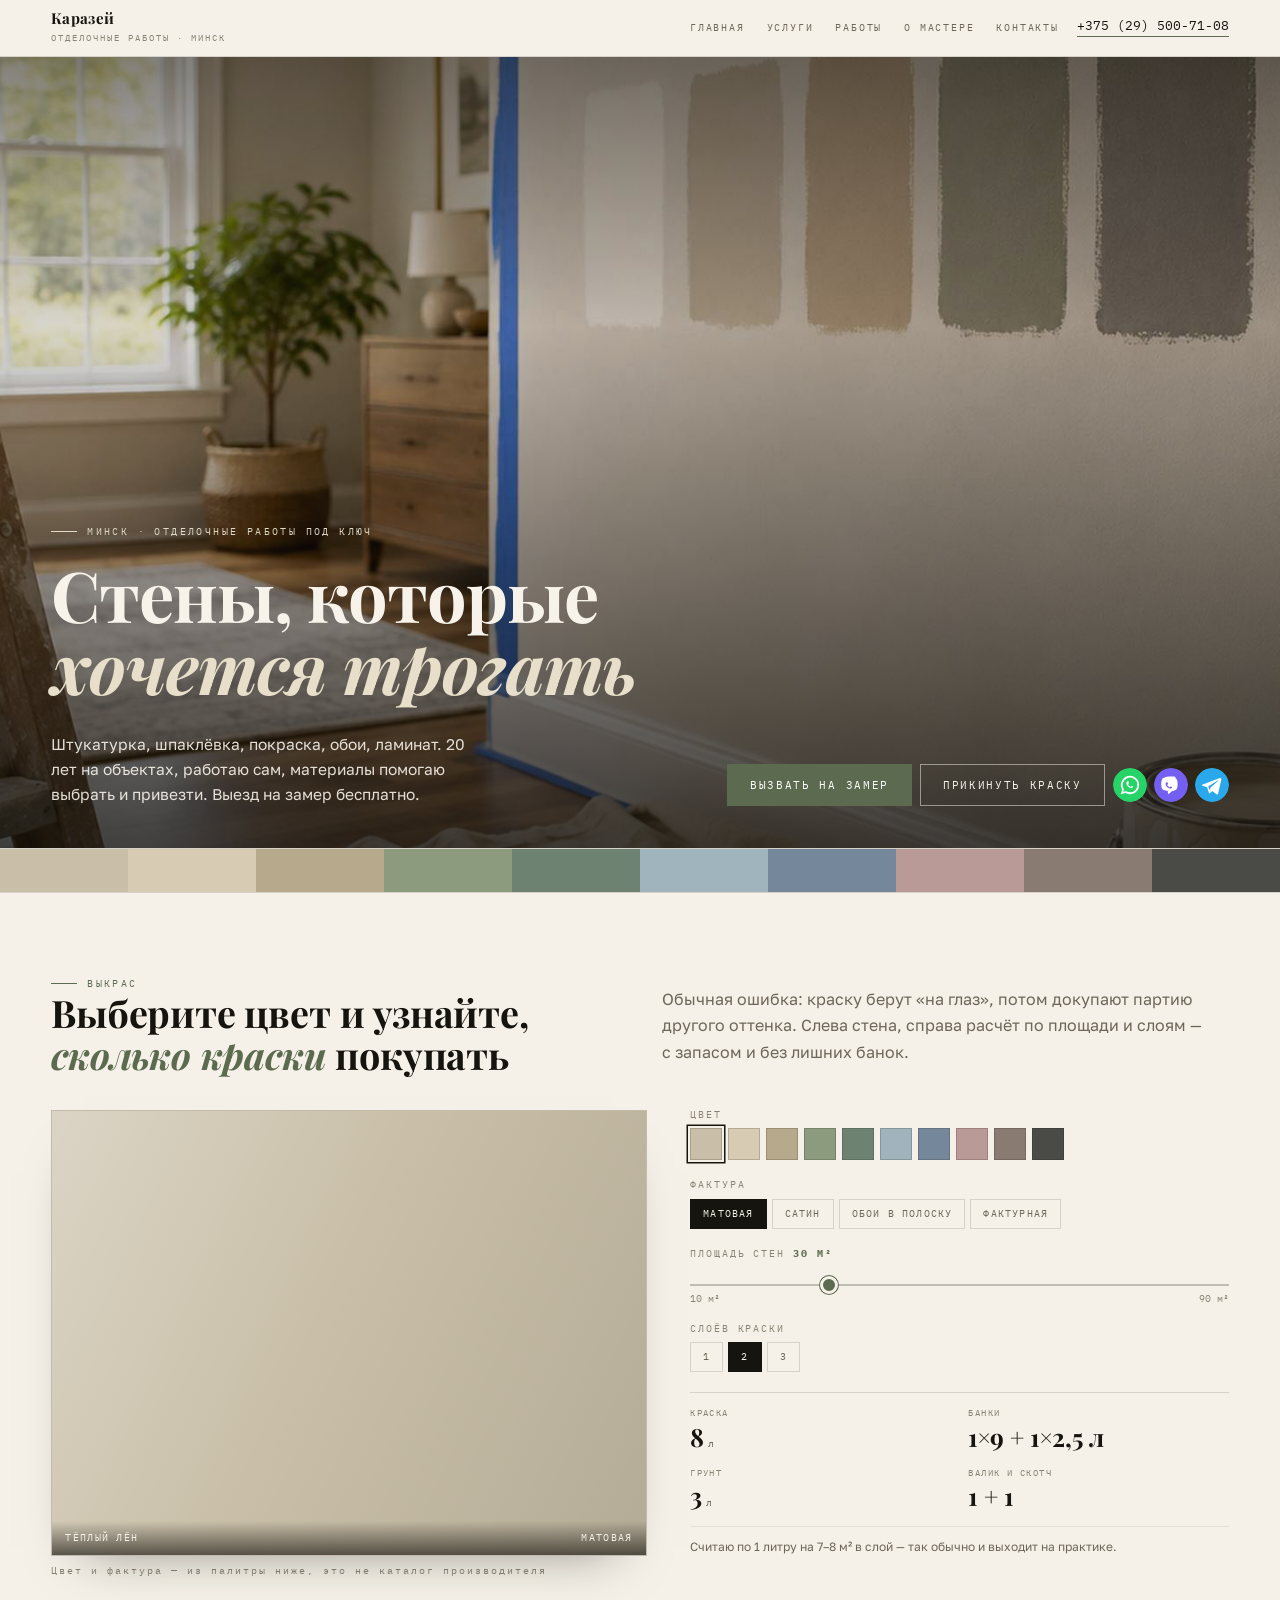
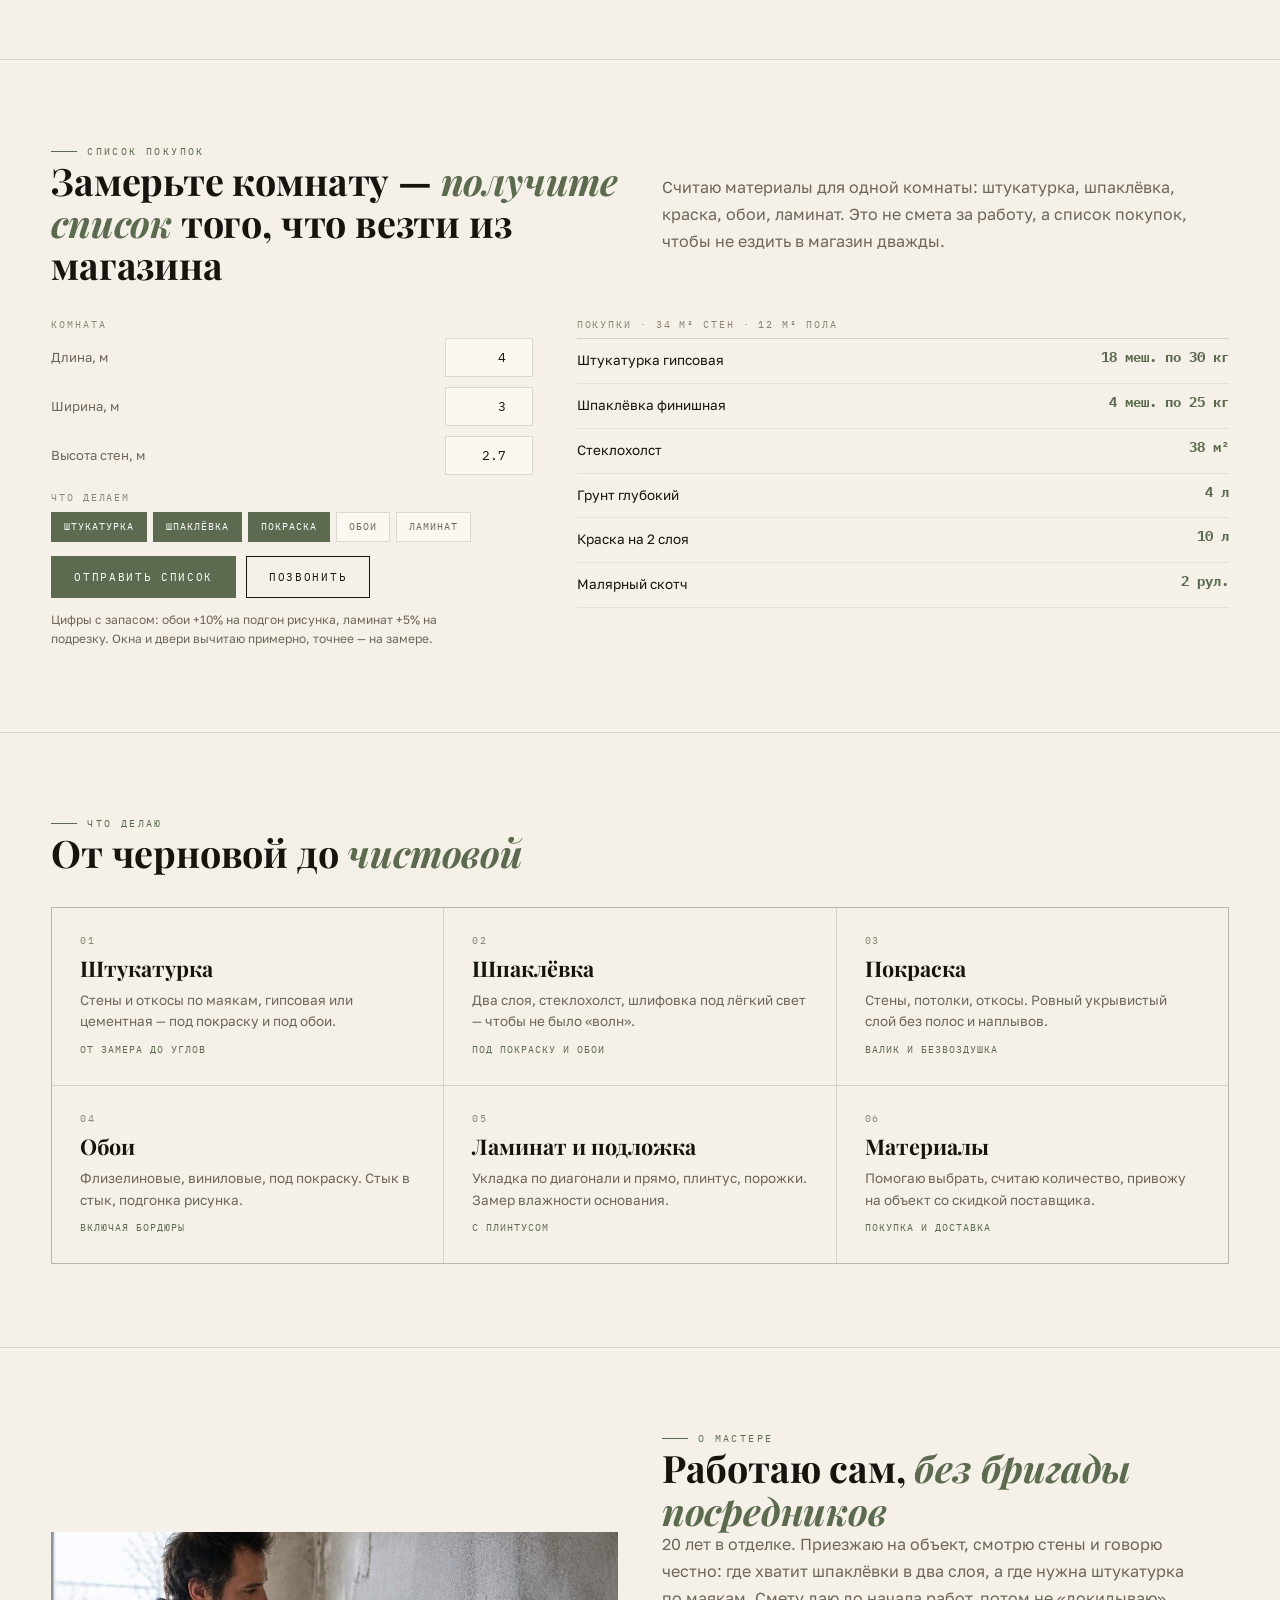
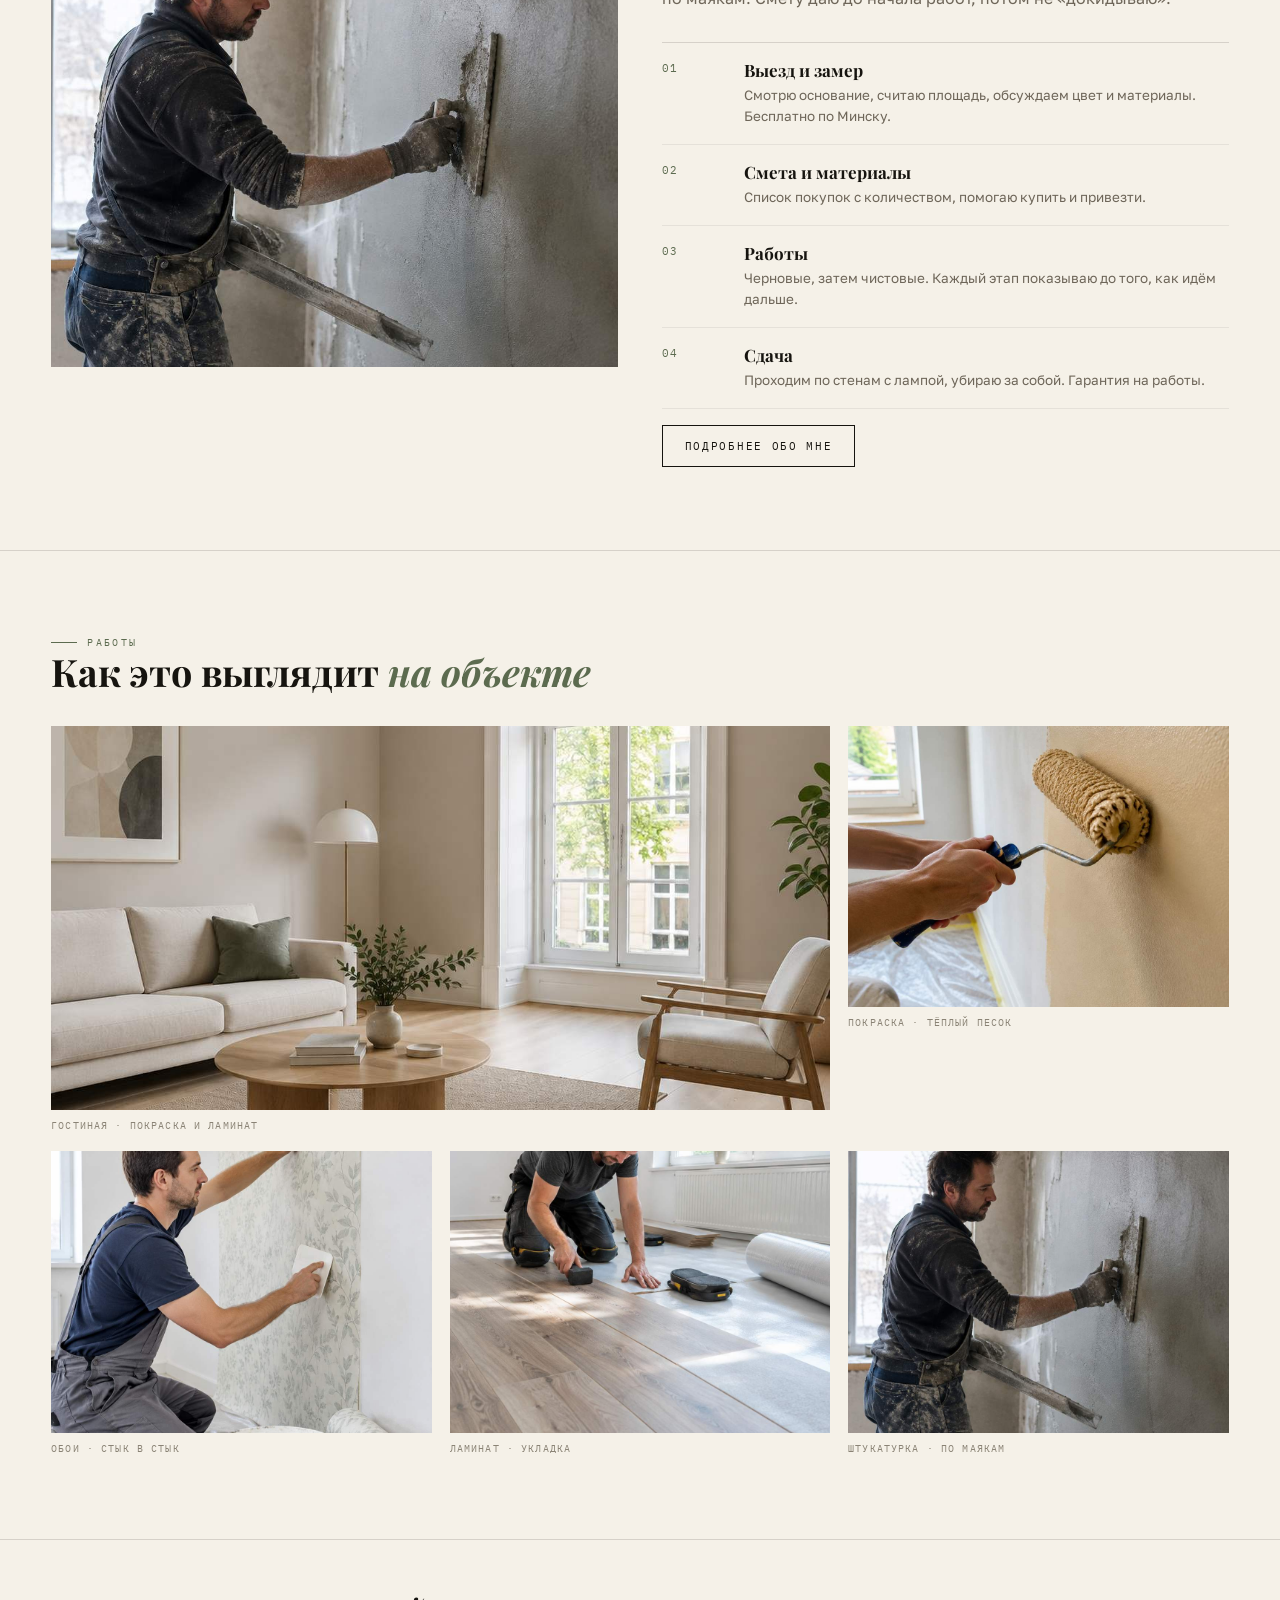
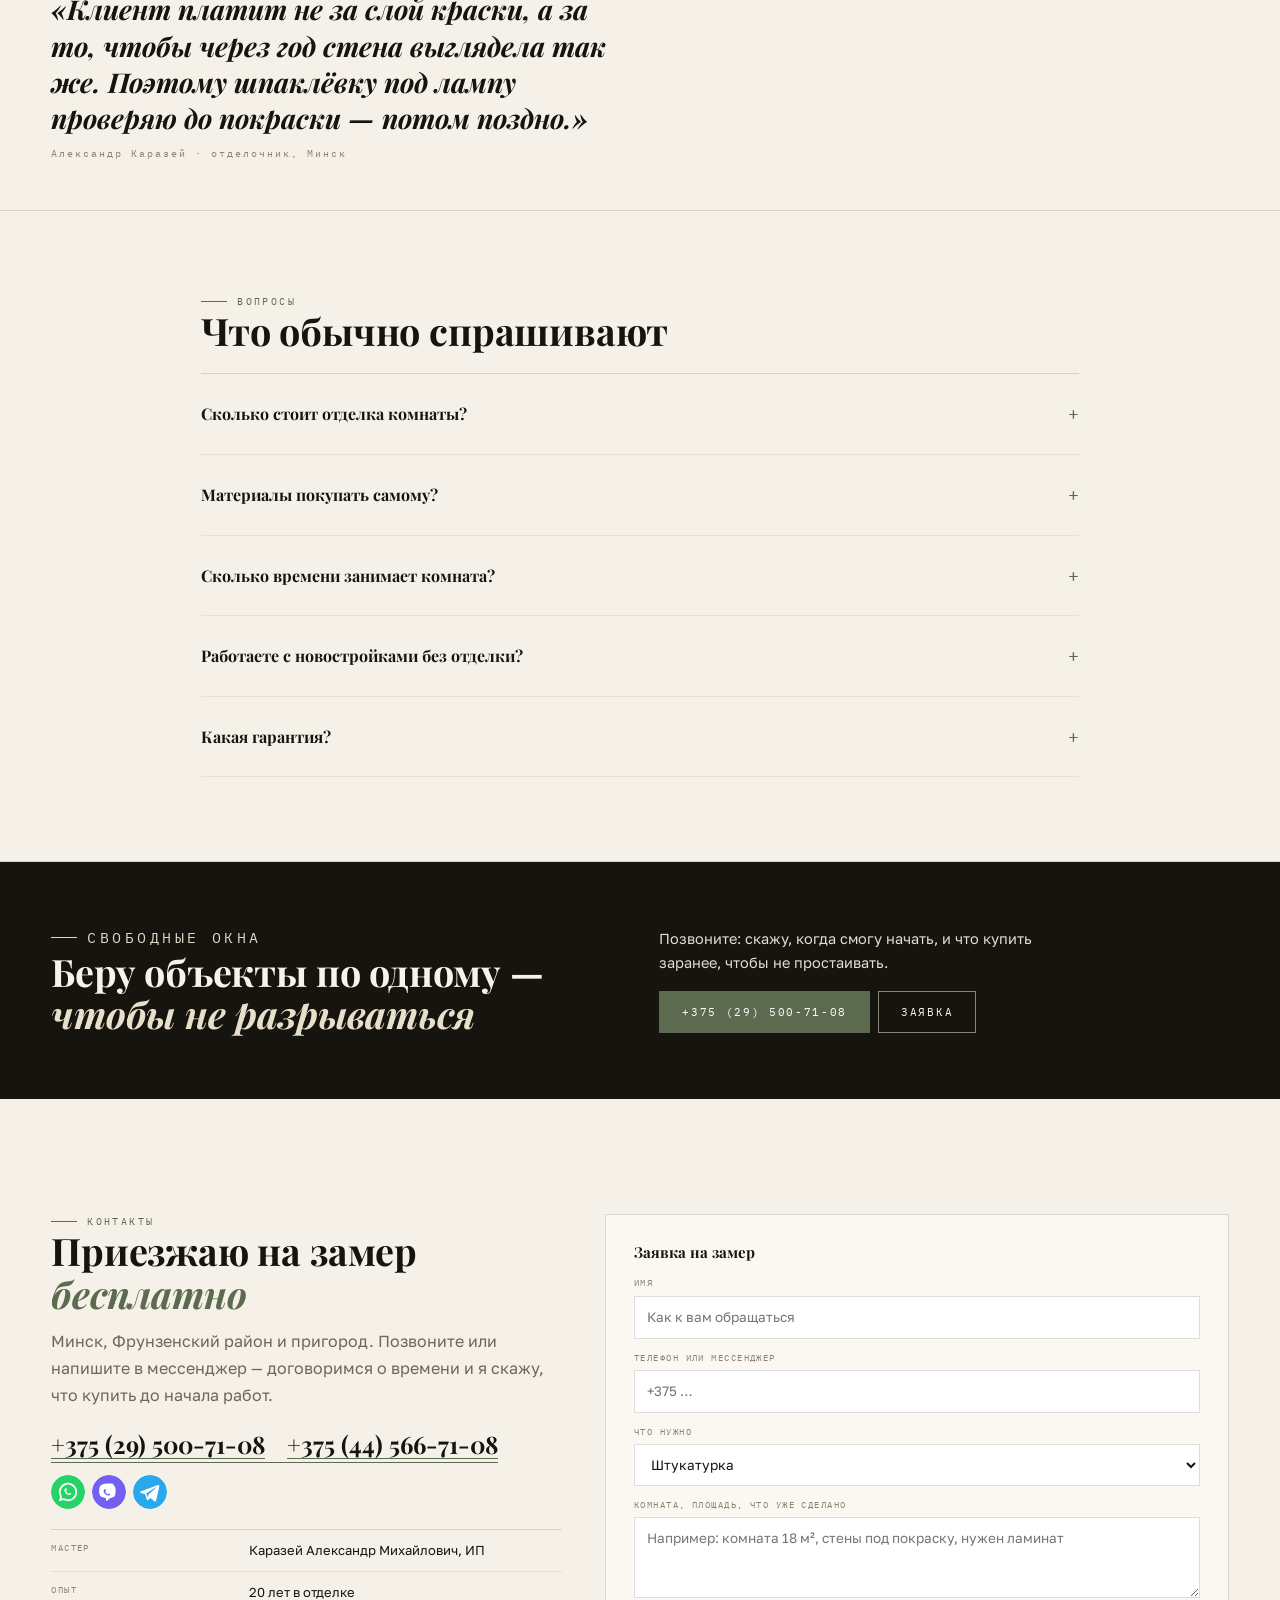
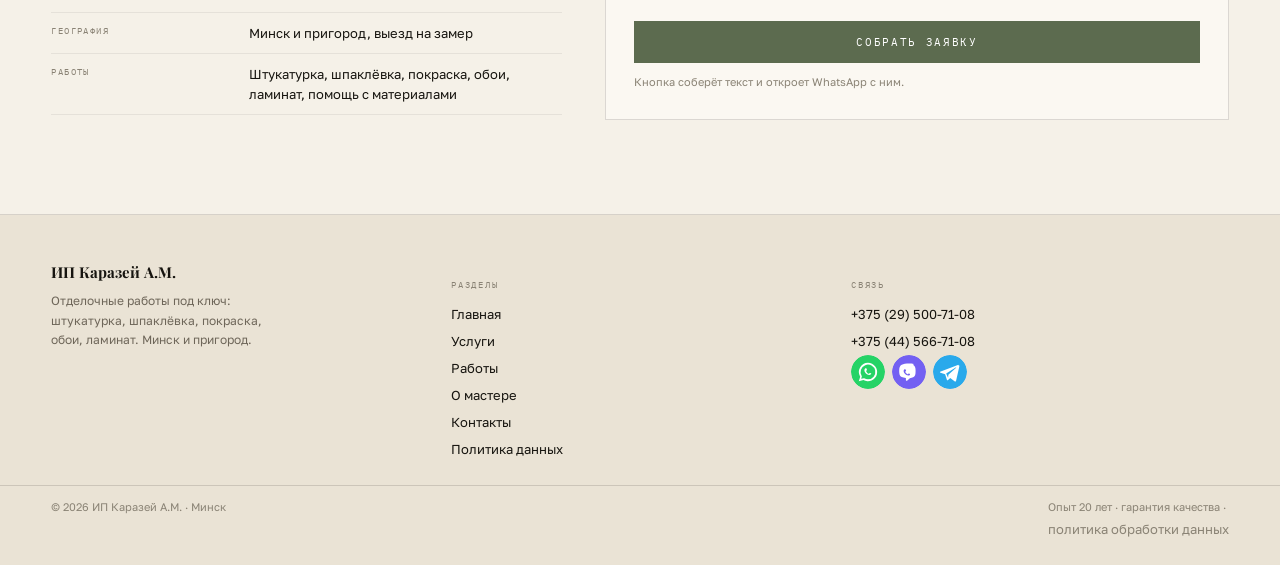
==== index.html @ 1ef1f1e3 "Karazey: interior magazine site with paint and shopping calculators" ====
<!doctype html>
<html lang="ru">
<head>
<meta charset="utf-8">
<meta name="viewport" content="width=device-width,initial-scale=1">
<title>ИП Каразей А.М. — отделочные работы под ключ в Минске</title>
<meta name="description" content="Штукатурка, шпаклёвка, покраска, обои, ламинат. 20 лет опыта, выезд на замер бесплатно. Минск.">
<style>
:root{--ink:#16140F;--paper:#F5F1E8;--sage:#5C6B4F;--muted:#6E6659}
*,*::before,*::after{box-sizing:border-box}
body{margin:0;background:var(--paper);color:var(--ink);font:400 16px/1.62 "Golos Text",-apple-system,sans-serif;-webkit-font-smoothing:antialiased}
img{display:block;max-width:100%;height:auto}a{color:inherit;text-decoration:none}
h1,h2,h3,p,ul,ol,figure{margin:0}ul,ol{padding:0;list-style:none}
[hidden]{display:none!important}
.wrap{max-width:1560px;margin:0 auto;padding:0 clamp(14px,4vw,56px)}
.head__row{display:flex;align-items:center;gap:18px;padding:11px clamp(14px,4vw,56px);max-width:1560px;margin:0 auto}
.head{position:sticky;top:0;z-index:60;background:rgba(245,241,232,.94);border-bottom:1px solid rgba(22,20,15,.14)}
.hero{position:relative;min-height:min(88svh,820px);display:flex;align-items:flex-end;overflow:hidden}
.hero__img{position:absolute;inset:0}.hero__img img{width:100%;height:100%;object-fit:cover}
.hero__in{position:relative;width:100%;max-width:1560px;margin:0 auto;padding:clamp(26px,5vw,64px) clamp(14px,4vw,56px) clamp(22px,3.4vw,42px);color:#F7F3EA}
</style>
<link rel="preconnect" href="https://fonts.googleapis.com">
<link rel="preconnect" href="https://fonts.gstatic.com" crossorigin>
<link href="https://fonts.googleapis.com/css2?family=Playfair+Display:ital,wght@0,700;1,700&family=Golos+Text:wght@400;500;700&family=IBM+Plex+Mono:wght@400;500&display=swap" rel="stylesheet">
<link rel="stylesheet" href="assets/css/style.v1.css">
<link rel="icon" href="favicon.svg" type="image/svg+xml">
</head>
<body><header class="head"><div class="head__row">
<a class="brand" href="index.html">Каразей<small>Отделочные работы · Минск</small></a>
<nav class="nav" aria-label="Разделы"><a href="index.html" aria-current=page>Главная</a><a href="uslugi.html">Услуги</a><a href="raboty.html">Работы</a><a href="master.html">О мастере</a><a href="kontakty.html">Контакты</a></nav>
<a class="head__tel" href="tel:+375295007108">+375 (29) 500-71-08</a>
<button class="burger" id="burger" type="button" aria-expanded="false" aria-controls="drawer" aria-label="Меню"><span></span><span></span><span></span></button>
</div></header>
<div class="drawer" id="drawer" hidden><div class="drawer__in">
<button class="drawer__x" id="drawerX" type="button" aria-label="Закрыть меню">&times;</button>
<nav class="drawer__nav" aria-label="Мобильное меню">
<a href="index.html">Главная</a><a href="uslugi.html">Услуги</a><a href="raboty.html">Работы</a><a href="master.html">О мастере</a><a href="kontakty.html">Контакты</a>
</nav>
<div class="drawer__meta"><a href="tel:+375295007108">+375 (29) 500-71-08</a><a href="tel:+375445667108">+375 (44) 566-71-08</a>
<div class="msg"><a class="ico ico--wa" href="https://wa.me/375295007108" target="_blank" rel="noopener" aria-label="WhatsApp"></a><a class="ico ico--vb" href="viber://chat?number=%2B375295007108" aria-label="Viber"></a><a class="ico ico--tg" href="https://t.me/+375295007108" target="_blank" rel="noopener" aria-label="Telegram"></a></div>
<p>Минск, Фрунзенский район · выезд на замер по городу</p></div>
</div></div><main>
<section class="hero">
  <div class="hero__img"><img src="assets/img/hero.jpg" alt="Свежепокрашенная стена с выкрасами" width="1600" height="900" fetchpriority="high"></div>
  <div class="hero__in">
    <p class="kick">Минск · отделочные работы под ключ</p>
    <h1 class="hero__h1">Стены, которые<br><em>хочется трогать</em></h1>
    <div class="hero__row">
      <p class="hero__lead">Штукатурка, шпаклёвка, покраска, обои, ламинат. 20 лет на объектах, работаю сам, материалы помогаю выбрать и привезти. Выезд на замер бесплатно.</p>
      <div class="hero__cta">
        <a class="btn btn--sage" href="tel:+375295007108">Вызвать на замер</a>
        <a class="btn" href="#paint">Прикинуть краску</a>
        <div class="msg"><a class="ico ico--wa" href="https://wa.me/375295007108" target="_blank" rel="noopener" aria-label="WhatsApp"></a><a class="ico ico--vb" href="viber://chat?number=%2B375295007108" aria-label="Viber"></a><a class="ico ico--tg" href="https://t.me/+375295007108" target="_blank" rel="noopener" aria-label="Telegram"></a></div>
      </div>
    </div>
  </div>
</section>

<div class="swbar" aria-hidden="true"><i style="background:#C9BFA8"></i><i style="background:#D8CBB4"></i><i style="background:#B7A98C"></i><i style="background:#8C9A7E"></i><i style="background:#6E8272"></i><i style="background:#9FB4BC"></i><i style="background:#75879B"></i><i style="background:#B99A96"></i><i style="background:#8A7B72"></i><i style="background:#4A4A46"></i></div>

<section class="sec" id="paint">
  <div class="wrap">
    <div class="twocol">
      <div>
        <p class="kick">Выкрас</p>
        <h2 class="h2">Выберите цвет и узнайте, <em>сколько краски</em> покупать</h2>
      </div>
      <p class="lead">Обычная ошибка: краску берут «на глаз», потом докупают партию другого оттенка. Слева стена, справа расчёт по площади и слоям — с запасом и без лишних банок.</p>
    </div>
    <div class="paint">
      <div>
        <div class="paint__wall">
          <b id="wallColor" style="background:#C9BFA8"></b>
          <span class="paint__tex tex-matt" id="wallTex"></span>
          <div class="paint__cap"><span id="capColor">Тёплый лён</span><span id="capTex">матовая</span></div>
        </div>
        <p class="num" style="margin-top:10px">Цвет и фактура — из палитры ниже, это не каталог производителя</p>
      </div>
      <div class="paint__panel">
        <div>
          <span class="fld__l">Цвет</span>
          <div class="sws" id="sws"><button class="sw" type="button" data-c="#C9BFA8" data-n="Тёплый лён" style="background:#C9BFA8" aria-label="Тёплый лён"></button><button class="sw" type="button" data-c="#D8CBB4" data-n="Песок" style="background:#D8CBB4" aria-label="Песок"></button><button class="sw" type="button" data-c="#B7A98C" data-n="Глина" style="background:#B7A98C" aria-label="Глина"></button><button class="sw" type="button" data-c="#8C9A7E" data-n="Шалфей" style="background:#8C9A7E" aria-label="Шалфей"></button><button class="sw" type="button" data-c="#6E8272" data-n="Хвоя" style="background:#6E8272" aria-label="Хвоя"></button><button class="sw" type="button" data-c="#9FB4BC" data-n="Утро" style="background:#9FB4BC" aria-label="Утро"></button><button class="sw" type="button" data-c="#75879B" data-n="Дым" style="background:#75879B" aria-label="Дым"></button><button class="sw" type="button" data-c="#B99A96" data-n="Пудра" style="background:#B99A96" aria-label="Пудра"></button><button class="sw" type="button" data-c="#8A7B72" data-n="Какао" style="background:#8A7B72" aria-label="Какао"></button><button class="sw" type="button" data-c="#4A4A46" data-n="Графит" style="background:#4A4A46" aria-label="Графит"></button></div>
        </div>
        <div>
          <span class="fld__l">Фактура</span>
          <div class="tabs" id="texs">
            <button class="tab is-on" type="button" data-tex="matt" data-t="matt" data-n="матовая">Матовая</button>
            <button class="tab" type="button" data-tex="satin" data-t="satin" data-n="сатин">Сатин</button>
            <button class="tab" type="button" data-tex="paper" data-t="paper" data-n="обои, полоса">Обои в полоску</button>
            <button class="tab" type="button" data-tex="plaster" data-t="plaster" data-n="фактурная">Фактурная</button>
          </div>
        </div>
        <div>
          <span class="fld__l">Площадь стен <b id="areaLbl">30 м²</b></span>
          <input class="rng" id="area" type="range" min="10" max="90" step="1" value="30" aria-label="Площадь стен">
          <div class="rng__v"><span>10 м²</span><span>90 м²</span></div>
        </div>
        <div>
          <span class="fld__l">Слоёв краски</span>
          <div class="tabs" id="layers">
            <button class="tab" type="button" data-l="1">1</button>
            <button class="tab is-on" type="button" data-l="2">2</button>
            <button class="tab" type="button" data-l="3">3</button>
          </div>
        </div>
        <div class="paint__out">
          <div class="out__c"><span>Краска</span><b id="outPaint">—</b><i>л</i></div>
          <div class="out__c"><span>Банки</span><b id="outCans">—</b></div>
          <div class="out__c"><span>Грунт</span><b id="outPrimer">—</b><i>л</i></div>
          <div class="out__c"><span>Валик и скотч</span><b id="outTools">—</b></div>
          <p class="paint__note" id="paintNote">Считаю по 1 литру на 7–8 м² в слой — так обычно и выходит на практике.</p>
        </div>
      </div>
    </div>
  </div>
</section>

<section class="sec" id="shop">
  <div class="wrap">
    <div class="twocol">
      <div>
        <p class="kick">Список покупок</p>
        <h2 class="h2">Замерьте комнату — <em>получите список</em> того, что везти из магазина</h2>
      </div>
      <p class="lead">Считаю материалы для одной комнаты: штукатурка, шпаклёвка, краска, обои, ламинат. Это не смета за работу, а список покупок, чтобы не ездить в магазин дважды.</p>
    </div>
    <div class="shop">
      <div>
        <span class="fld__l">Комната</span>
        <div class="shop__rows">
          <div class="row"><span>Длина, м</span><input id="rL" type="number" value="4" min="1" max="20" step="0.1" inputmode="decimal"></div>
          <div class="row"><span>Ширина, м</span><input id="rW" type="number" value="3" min="1" max="20" step="0.1" inputmode="decimal"></div>
          <div class="row"><span>Высота стен, м</span><input id="rH" type="number" value="2.7" min="2" max="5" step="0.1" inputmode="decimal"></div>
        </div>
        <span class="fld__l" style="margin-top:18px">Что делаем</span>
        <div class="chks" id="works">
          <button class="chk is-on" type="button" data-w="plaster">Штукатурка</button>
          <button class="chk is-on" type="button" data-w="putty">Шпаклёвка</button>
          <button class="chk is-on" type="button" data-w="paint">Покраска</button>
          <button class="chk" type="button" data-w="oboi">Обои</button>
          <button class="chk" type="button" data-w="laminat">Ламинат</button>
        </div>
        <div class="shop__sum">
          <a class="btn btn--sage" id="shopSend" href="https://wa.me/375295007108" target="_blank" rel="noopener">Отправить список</a>
          <a class="btn" href="tel:+375295007108">Позвонить</a>
        </div>
        <p class="shop__hint">Цифры с запасом: обои +10% на подгон рисунка, ламинат +5% на подрезку. Окна и двери вычитаю примерно, точнее — на замере.</p>
      </div>
      <div>
        <span class="fld__l">Покупки · <span id="shopArea">—</span></span>
        <ul class="list" id="shopList"></ul>
      </div>
    </div>
  </div>
</section>

<section class="sec">
  <div class="wrap">
    <p class="kick">Что делаю</p>
    <h2 class="h2">От черновой до <em>чистовой</em></h2>
    <div class="ops">
      <a class="op" href="uslugi.html#plaster"><span class="op__k">01</span><h3 class="op__t">Штукатурка</h3><p class="op__d">Стены и откосы по маякам, гипсовая или цементная — под покраску и под обои.</p><span class="op__p">от замера до углов</span></a>
      <a class="op" href="uslugi.html#putty"><span class="op__k">02</span><h3 class="op__t">Шпаклёвка</h3><p class="op__d">Два слоя, стеклохолст, шлифовка под лёгкий свет — чтобы не было «волн».</p><span class="op__p">под покраску и обои</span></a>
      <a class="op" href="uslugi.html#paint"><span class="op__k">03</span><h3 class="op__t">Покраска</h3><p class="op__d">Стены, потолки, откосы. Ровный укрывистый слой без полос и наплывов.</p><span class="op__p">валик и безвоздушка</span></a>
      <a class="op" href="uslugi.html#oboi"><span class="op__k">04</span><h3 class="op__t">Обои</h3><p class="op__d">Флизелиновые, виниловые, под покраску. Стык в стык, подгонка рисунка.</p><span class="op__p">включая бордюры</span></a>
      <a class="op" href="uslugi.html#laminat"><span class="op__k">05</span><h3 class="op__t">Ламинат и подложка</h3><p class="op__d">Укладка по диагонали и прямо, плинтус, порожки. Замер влажности основания.</p><span class="op__p">с плинтусом</span></a>
      <a class="op" href="uslugi.html#materials"><span class="op__k">06</span><h3 class="op__t">Материалы</h3><p class="op__d">Помогаю выбрать, считаю количество, привожу на объект со скидкой поставщика.</p><span class="op__p">покупка и доставка</span></a>
    </div>
  </div>
</section>

<section class="sec">
  <div class="wrap twocol twocol--flip">
    <div class="twocol__txt">
      <p class="kick">О мастере</p>
      <h2 class="h2">Работаю сам, <em>без бригады посредников</em></h2>
      <p class="lead">20 лет в отделке. Приезжаю на объект, смотрю стены и говорю честно: где хватит шпаклёвки в два слоя, а где нужна штукатурка по маякам. Смету даю до начала работ, потом не «докидываю».</p>
      <ul class="steps">
        <li><span>01</span><b>Выезд и замер</b><p>Смотрю основание, считаю площадь, обсуждаем цвет и материалы. Бесплатно по Минску.</p></li>
        <li><span>02</span><b>Смета и материалы</b><p>Список покупок с количеством, помогаю купить и привезти.</p></li>
        <li><span>03</span><b>Работы</b><p>Черновые, затем чистовые. Каждый этап показываю до того, как идём дальше.</p></li>
        <li><span>04</span><b>Сдача</b><p>Проходим по стенам с лампой, убираю за собой. Гарантия на работы.</p></li>
      </ul>
      <p style="margin-top:16px"><a class="btn" href="master.html">Подробнее обо мне</a></p>
    </div>
    <figure style="margin:0"><img src="assets/img/plaster.jpg" alt="Штукатурные работы на объекте" width="1100" height="780" loading="lazy" style="width:100%;height:clamp(240px,34vw,520px);object-fit:cover"></figure>
  </div>
</section>

<section class="sec">
  <div class="wrap">
    <p class="kick">Работы</p>
    <h2 class="h2">Как это выглядит <em>на объекте</em></h2>
    <div class="gal">
      <figure class="big"><img src="assets/img/room.jpg" alt="Гостиная после отделки" loading="lazy"><figcaption>Гостиная · покраска и ламинат</figcaption></figure>
      <figure><img src="assets/img/roller.jpg" alt="Покраска стены валиком" loading="lazy"><figcaption>Покраска · тёплый песок</figcaption></figure>
      <figure><img src="assets/img/oboi.jpg" alt="Поклейка обоев" loading="lazy"><figcaption>Обои · стык в стык</figcaption></figure>
      <figure><img src="assets/img/laminat.jpg" alt="Укладка ламината" loading="lazy"><figcaption>Ламинат · укладка</figcaption></figure>
      <figure><img src="assets/img/plaster.jpg" alt="Штукатурка по маякам" loading="lazy"><figcaption>Штукатурка · по маякам</figcaption></figure>
    </div>
  </div>
</section>

<section class="sec sec--tight">
  <div class="wrap">
    <p class="quote">«Клиент платит не за слой краски, а за то, чтобы через год стена выглядела так же. Поэтому шпаклёвку под лампу проверяю до покраски — потом поздно.»</p>
    <p class="num" style="margin-top:12px">Александр Каразей · отделочник, Минск</p>
  </div>
</section>

<section class="sec">
  <div class="wrap" style="max-width:980px">
    <p class="kick">Вопросы</p>
    <h2 class="h2">Что обычно спрашивают</h2>
    <div class="faq" style="margin-top:22px;border-top:1px solid rgba(22,20,15,.14)">
      <details><summary>Сколько стоит отделка комнаты?</summary><p>Зависит от состояния стен: где-то нужен только шпаклёванный слой, где-то штукатурка по маякам. Считаю после замера, смету даю до начала работ и не меняю по ходу.</p></details>
      <details><summary>Материалы покупать самому?</summary><p>Можно вместе: я считаю количество, помогаю выбрать и привожу на объект. Так не остаётся лишних мешков и не приходится докупать краску другим оттенком.</p></details>
      <details><summary>Сколько времени занимает комната?</summary><p>Шпаклёвка с покраской — обычно 4–6 дней с сушкой слоёв. Штукатурка добавляет время на набор прочности. Точные сроки называю на замере.</p></details>
      <details><summary>Работаете с новостройками без отделки?</summary><p>Да, это основной объём: стены после застройщика, стяжка, кривые углы. Начинаю с замера геометрии.</p></details>
      <details><summary>Какая гарантия?</summary><p>На работы — гарантия качества. Если появились трещины по швам или отходит обои, приезжаю и разбираюсь.</p></details>
    </div>
  </div>
</section>

<section class="sec cta">
  <div class="wrap cta__in">
    <div><p class="kick" style="color:#DFD8C6">Свободные окна</p><h2 class="h2" style="color:#F7F3EA">Беру объекты по одному — <em style="color:#E7DFC9">чтобы не разрываться</em></h2></div>
    <div><p class="lead" style="color:rgba(247,243,234,.9)">Позвоните: скажу, когда смогу начать, и что купить заранее, чтобы не простаивать.</p>
      <div class="cta__acts"><a class="btn btn--sage" href="tel:+375295007108">+375 (29) 500-71-08</a><a class="btn" style="border-color:rgba(247,243,234,.5);color:#F7F3EA" href="#cnt">Заявка</a></div></div>
  </div>
</section>

<section class="sec" id="cnt">
  <div class="wrap cnt">
    <div>
      <p class="kick">Контакты</p>
      <h2 class="h2">Приезжаю на замер <em>бесплатно</em></h2>
      <p class="lead" style="margin-top:14px">Минск, Фрунзенский район и пригород. Позвоните или напишите в мессенджер — договоримся о времени и я скажу, что купить до начала работ.</p>
      <p class="tel"><a href="tel:+375295007108">+375 (29) 500-71-08</a><a href="tel:+375445667108">+375 (44) 566-71-08</a></p>
      <div class="msg" style="margin-top:12px"><a class="ico ico--wa" href="https://wa.me/375295007108" target="_blank" rel="noopener" aria-label="WhatsApp"></a><a class="ico ico--vb" href="viber://chat?number=%2B375295007108" aria-label="Viber"></a><a class="ico ico--tg" href="https://t.me/+375295007108" target="_blank" rel="noopener" aria-label="Telegram"></a></div>
      <dl class="defs">
        <div><dt>Мастер</dt><dd>Каразей Александр Михайлович, ИП</dd></div>
        <div><dt>Опыт</dt><dd>20 лет в отделке</dd></div>
        <div><dt>География</dt><dd>Минск и пригород, выезд на замер</dd></div>
        <div><dt>Работы</dt><dd>Штукатурка, шпаклёвка, покраска, обои, ламинат, помощь с материалами</dd></div>
      </dl>
    </div>
    <form class="form" id="leadForm" novalidate>
      <p class="form__t">Заявка на замер</p>
      <label for="fName">Имя</label><input id="fName" name="name" autocomplete="name" placeholder="Как к вам обращаться" required>
      <label for="fTel">Телефон или мессенджер</label><input id="fTel" name="tel" placeholder="+375 …" required>
      <label for="fWhat">Что нужно</label>
      <select id="fWhat" name="what"><option>Штукатурка</option><option>Шпаклёвка и покраска</option><option>Обои</option><option>Ламинат</option><option>Отделка под ключ</option><option>Нужен совет по материалам</option></select>
      <label for="fNote">Комната, площадь, что уже сделано</label>
      <textarea id="fNote" name="note" rows="3" placeholder="Например: комната 18 м², стены под покраску, нужен ламинат"></textarea>
      <button class="btn btn--sage form__b" type="submit">Собрать заявку</button>
      <p class="form__n">Кнопка соберёт текст и откроет WhatsApp с ним.</p>
      <div class="form__ok" id="formOk" hidden>
        <p class="form__t" style="margin:0 0 8px">Заявка готова</p>
        <pre id="okText"></pre>
        <div class="form__ok-acts"><a class="btn btn--sage" id="okSend" href="https://wa.me/375295007108" target="_blank" rel="noopener">Открыть WhatsApp</a><button class="btn" type="button" id="okCopy">Скопировать</button></div>
      </div>
    </form>
  </div>
</section></main><footer class="foot"><div class="wrap foot__g">
<div><p class="foot__n">ИП Каразей А.М.</p><p class="foot__s">Отделочные работы под ключ: штукатурка, шпаклёвка, покраска, обои, ламинат. Минск и пригород.</p></div>
<div><p class="foot__h">Разделы</p><a href="index.html">Главная</a><a href="uslugi.html">Услуги</a><a href="raboty.html">Работы</a><a href="master.html">О мастере</a><a href="kontakty.html">Контакты</a><a href="politika.html">Политика данных</a></div>
<div><p class="foot__h">Связь</p><a href="tel:+375295007108">+375 (29) 500-71-08</a><a href="tel:+375445667108">+375 (44) 566-71-08</a>
<div class="msg"><a class="ico ico--wa" href="https://wa.me/375295007108" target="_blank" rel="noopener" aria-label="WhatsApp"></a><a class="ico ico--vb" href="viber://chat?number=%2B375295007108" aria-label="Viber"></a><a class="ico ico--tg" href="https://t.me/+375295007108" target="_blank" rel="noopener" aria-label="Telegram"></a></div></div>
</div>
<div class="wrap foot__b"><p>&copy; <span id="year">2026</span> ИП Каразей А.М. · Минск</p><p>Опыт 20 лет · гарантия качества · <a href="politika.html">политика обработки данных</a></p></div>
</footer>
<nav class="mobbar" aria-label="Быстрая связь">
<a class="mobbar__b mobbar__b--call" href="tel:+375295007108">Позвонить</a>
<a class="mobbar__b mobbar__b--wa" href="https://wa.me/375295007108" target="_blank" rel="noopener">WhatsApp</a>
<a class="mobbar__b mobbar__b--vb" href="viber://chat?number=%2B375295007108">Viber</a>
<a class="mobbar__b mobbar__b--tg" href="https://t.me/+375295007108" target="_blank" rel="noopener">Telegram</a>
</nav>
<script src="assets/js/main.v1.js"></script>
</body>
</html>
---- assets/css/style.v1.css ----
/* ИП Каразей А.М. — отделка под ключ, Минск. Язык: журнал об интерьере и выкрасы. */
:root{
  --ink:#16140F; --paper:#F5F1E8; --paper2:#EAE3D5; --card:#FBF8F2;
  --sage:#5C6B4F; --sage-d:#46533C; --clay:#B4703F; --muted:#6E6659; --dim:#8A8375;
  --line:rgba(22,20,15,.14); --line2:rgba(22,20,15,.07);
  --d:"Playfair Display",Georgia,serif; --m:"Golos Text",-apple-system,sans-serif; --mono:"IBM Plex Mono",ui-monospace,monospace;
  --pad:clamp(14px,4vw,56px); --sect:clamp(46px,6.5vw,104px);
}
*,*::before,*::after{box-sizing:border-box}
html{-webkit-text-size-adjust:100%;scroll-behavior:smooth}
body{margin:0;background:var(--paper);color:var(--ink);font:400 16px/1.62 var(--m);-webkit-font-smoothing:antialiased}
img{display:block;max-width:100%;height:auto}
a{color:inherit;text-decoration:none}
h1,h2,h3,h4,p,ul,ol,figure{margin:0}
ul,ol{padding:0;list-style:none}
button{font:inherit;color:inherit}
::selection{background:var(--sage);color:#fff}
[hidden]{display:none!important}

.head{position:sticky;top:0;z-index:60;background:rgba(245,241,232,.94);backdrop-filter:blur(10px);border-bottom:1px solid var(--line)}
.head__row{display:flex;align-items:center;gap:18px;padding:11px var(--pad);max-width:1560px;margin:0 auto}
.brand{font:700 15px/1 var(--d);letter-spacing:.02em}
.brand small{display:block;font:400 9px/1.6 var(--mono);letter-spacing:.22em;text-transform:uppercase;color:var(--dim);margin-top:5px}
.nav{display:flex;gap:22px;margin-left:auto;font:400 10px/1 var(--mono);letter-spacing:.18em;text-transform:uppercase;color:var(--muted)}
.nav a:hover{color:var(--sage)}
.head__tel{font:400 13px/1 var(--mono);border-bottom:1px solid var(--sage);padding-bottom:4px}
.burger{display:none;width:44px;height:38px;margin-left:auto;border:1px solid var(--line);background:transparent;cursor:pointer;padding:10px 9px}
.burger span{display:block;height:1.5px;background:var(--ink);margin:4px 0}

.wrap{max-width:1560px;margin:0 auto;padding:0 var(--pad)}
.kick{font:400 10px/1.5 var(--mono);letter-spacing:.24em;text-transform:uppercase;color:var(--sage);display:flex;align-items:center;gap:10px}
.kick::before{content:'';width:26px;height:1px;background:var(--sage);display:inline-block}
.h1{font:700 clamp(2rem,1.15rem + 3.1vw,4.1rem)/1.04 var(--d);letter-spacing:-.01em}
.h1 em{font-style:italic;color:var(--sage)}
.h2{font:700 clamp(1.4rem,1rem + 1.7vw,2.5rem)/1.12 var(--d);letter-spacing:-.005em}
.h2 em{font-style:italic;color:var(--sage)}
.lead{font-size:16px;line-height:1.68;color:var(--muted);max-width:54ch}

.btn{display:inline-flex;align-items:center;justify-content:center;gap:9px;padding:15px 22px;border:1px solid var(--ink);background:transparent;color:var(--ink);font:400 10.5px/1 var(--mono);letter-spacing:.16em;text-transform:uppercase;cursor:pointer;transition:.2s}
.btn:hover{background:var(--ink);color:var(--paper)}
.btn--sage{background:var(--sage);border-color:var(--sage);color:#fff}
.btn--sage:hover{background:var(--sage-d);border-color:var(--sage-d);color:#fff}
.ico{width:34px;height:34px;border-radius:50%;display:inline-flex;align-items:center;justify-content:center;background-position:center;background-size:cover;transition:transform .2s}
.ico:hover{transform:translateY(-2px)}
.msg{display:flex;gap:7px;align-items:center}
.ico--wa{background-image:url("data:image/svg+xml,%3Csvg xmlns='http://www.w3.org/2000/svg' viewBox='0 0 48 48'%3E%3Ccircle cx='24' cy='24' r='24' fill='%2325D366'/%3E%3Cpath fill='%23fff' d='M24 11a13 13 0 0 0-11 19.7L11 37l6.5-1.7A13 13 0 1 0 24 11zm0 23.4a10.4 10.4 0 0 1-5.3-1.5l-.4-.2-3.9 1 1-3.8-.3-.4A10.4 10.4 0 1 1 24 34.4z'/%3E%3Cpath fill='%23fff' d='M28.7 26.2l-1.7-.8c-.3-.1-.5-.1-.7.1l-.8 1c-.1.2-.3.2-.5.1-.8-.4-1.6-1-2.2-1.7-.5-.6-1-1.3-1.4-2.1-.1-.2 0-.4.1-.5l.9-.9c.2-.2.2-.4.1-.6l-.7-1.7c-.1-.3-.4-.4-.6-.3h-.6c-.3 0-.5.1-.7.3-.6.6-1 1.5-1 2.3 0 .9.3 1.9.7 2.7.8 1.5 2 2.7 3.5 3.5.8.4 1.8.7 2.7.7.8 0 1.7-.4 2.3-1 .2-.2.3-.4.3-.7v-.6c0-.2-.1-.4-.3-.5z'/%3E%3C/svg%3E")}
.ico--vb{background-image:url("data:image/svg+xml,%3Csvg xmlns='http://www.w3.org/2000/svg' viewBox='0 0 48 48'%3E%3Ccircle cx='24' cy='24' r='24' fill='%237360F2'/%3E%3Cpath fill='%23fff' d='M24.6 12c-5 0-8.6.5-10.8 1.6-2 1-3 2.7-3.4 5.2-.3 2-.3 5 0 7.3.4 2.5 1.4 4.1 3.3 5.1 1.4.7 3.4 1.1 5.9 1.3v3c0 .9 1 1.3 1.7.7l3.9-3.5c1.9-.2 3.4-.6 4.6-1.2 1.9-1 2.9-2.6 3.3-5.1.3-2.3.3-5.3 0-7.3-.4-2.5-1.4-4.2-3.4-5.2C32.4 12.5 28.9 12 24.6 12z'/%3E%3Cpath fill='%237360F2' d='M25.4 26.9l-1.5-.7c-.3-.1-.5 0-.7.1l-.7.9c-.1.2-.3.2-.5.1-.7-.4-1.4-.9-2-1.5-.5-.6-.9-1.2-1.2-1.9-.1-.2 0-.4.1-.5l.8-.8c.2-.2.2-.4.1-.6l-.7-1.6c-.1-.2-.3-.4-.6-.3h-.6c-.2 0-.5.1-.6.2-.5.5-.9 1.3-.9 2.1 0 .9.2 1.8.7 2.6.8 1.4 1.9 2.5 3.3 3.3.8.4 1.7.7 2.6.7.8 0 1.6-.3 2.1-.9.2-.2.3-.4.3-.6v-.6c0-.2-.1-.4-.3-.5z'/%3E%3C/svg%3E")}
.ico--tg{background-image:url("data:image/svg+xml,%3Csvg xmlns='http://www.w3.org/2000/svg' viewBox='0 0 48 48'%3E%3Ccircle cx='24' cy='24' r='24' fill='%2329A9EB'/%3E%3Cpath fill='%23fff' d='M36 13.6 10.9 23.3c-1.5.6-1.5 1.5-.2 1.9l6.4 2 2.5 7.6c.3.9.6 1.2 1.3.7l3.4-2.9 6.1 4.5c1.1.6 1.9.3 2.2-.9l4.5-19.7c.4-1.6-.5-2.3-1.7-1.9zM18.6 26.2l13.4-8.5c.6-.4 1.2-.2.7.3l-11 10-.4 4.2-2.7-6z'/%3E%3C/svg%3E")}

/* герой */
.hero{position:relative;min-height:min(88svh,820px);display:flex;align-items:flex-end;overflow:hidden;border-bottom:1px solid var(--line)}
.hero__img{position:absolute;inset:0}
.hero__img img{width:100%;height:100%;object-fit:cover}
.hero__img::after{content:'';position:absolute;inset:0;background:linear-gradient(180deg,rgba(16,14,10,.52) 0%,rgba(16,14,10,.16) 34%,rgba(16,14,10,.78) 100%)}
.hero__in{position:relative;width:100%;max-width:1560px;margin:0 auto;padding:clamp(26px,5vw,64px) var(--pad) clamp(22px,3.4vw,42px);color:#F7F3EA}
.hero .kick{color:#DFD8C6}
.hero .kick::before{background:#DFD8C6}
.hero__h1{font:700 clamp(2.1rem,1.1rem + 4.1vw,5rem)/1.02 var(--d);letter-spacing:-.015em;margin:clamp(10px,1.6vw,20px) 0 0;max-width:20ch}
.hero__h1 em{font-style:italic;color:#E7DFC9}
.hero__row{display:flex;flex-wrap:wrap;gap:18px 30px;align-items:flex-end;justify-content:space-between;margin-top:clamp(16px,2.6vw,30px)}
.hero__lead{font-size:15.5px;line-height:1.6;max-width:44ch;color:rgba(247,243,234,.9)}
.hero__cta{display:flex;flex-wrap:wrap;gap:8px;align-items:center}
.hero .btn{border-color:rgba(247,243,234,.5);color:#F7F3EA}
.hero .btn:hover{background:#F7F3EA;color:var(--ink)}
.hero .btn--sage{background:var(--sage);border-color:var(--sage);color:#fff}
.hero .btn--sage:hover{background:#fff;color:var(--ink)}
.hero__strip{display:flex;flex-wrap:wrap;gap:10px 26px;margin-top:clamp(14px,2vw,22px);padding-top:14px;border-top:1px solid rgba(247,243,234,.26);font:400 10px/1.4 var(--mono);letter-spacing:.16em;text-transform:uppercase;color:rgba(247,243,234,.78)}

/* палитра-полоса */
.swbar{display:flex;height:clamp(26px,3.4vw,44px);border-bottom:1px solid var(--line)}
.swbar i{flex:1 1 0}

/* секции */
.sec{padding:var(--sect) 0;border-bottom:1px solid var(--line)}
.sec--tight{padding:clamp(26px,4vw,52px) 0}
.grid-bg{background-image:linear-gradient(var(--line2) 1px,transparent 1px);background-size:100% 56px}
.head2{display:grid;grid-template-columns:minmax(0,1fr) minmax(0,.72fr);gap:clamp(16px,3vw,52px);align-items:end}
.head2 .lead{max-width:46ch}
.num{font:400 10px/1 var(--mono);letter-spacing:.2em;color:var(--dim)}

.mobbar{display:none}

/* ---------- выкрас ---------- */
.paint{display:grid;grid-template-columns:minmax(0,1.05fr) minmax(0,.95fr);gap:clamp(18px,3.4vw,48px);align-items:start;margin-top:clamp(20px,3vw,34px)}
.paint__wall{position:relative;aspect-ratio:4/3;border:1px solid var(--line);overflow:hidden;background:#DED7C6;box-shadow:0 26px 50px -34px rgba(22,20,15,.5)}
.paint__wall b{position:absolute;inset:0;display:block;transition:background .35s}
.paint__wall b::after{content:'';position:absolute;inset:0;background:linear-gradient(115deg,rgba(255,255,255,.34),rgba(255,255,255,0) 46%,rgba(0,0,0,.1))}
.paint__tex{position:absolute;inset:0;pointer-events:none;mix-blend-mode:multiply;opacity:.5}
.tex-matt{background:none}
.tex-satin{background:linear-gradient(100deg,rgba(255,255,255,.14),rgba(255,255,255,0) 30%,rgba(255,255,255,.1) 52%,rgba(0,0,0,.05))}
.tex-paper{background-image:repeating-linear-gradient(90deg,rgba(0,0,0,.09) 0 2px,transparent 2px 26px)}
.tex-plaster{background-image:radial-gradient(rgba(0,0,0,.12) 1px,transparent 1px);background-size:7px 7px}
.paint__cap{position:absolute;left:0;right:0;bottom:0;display:flex;justify-content:space-between;gap:12px;padding:10px 13px;background:linear-gradient(0deg,rgba(16,14,10,.62),transparent);font:400 9.5px/1.5 var(--mono);letter-spacing:.14em;text-transform:uppercase;color:#F7F3EA}
.paint__panel{display:flex;flex-direction:column;gap:clamp(14px,1.8vw,20px)}
.fld__l{font:400 9.5px/1 var(--mono);letter-spacing:.2em;text-transform:uppercase;color:var(--dim);display:flex;align-items:center;gap:8px;margin-bottom:9px}
.fld__l b{color:var(--sage);font-size:10px}
.sws{display:flex;flex-wrap:wrap;gap:6px}
.sw{width:32px;height:32px;border:1px solid rgba(22,20,15,.18);cursor:pointer;padding:0;transition:transform .16s,box-shadow .16s;position:relative}
.sw:hover{transform:translateY(-2px)}
.sw.is-on{box-shadow:0 0 0 2px var(--paper),0 0 0 3.5px var(--ink)}
.tabs{display:flex;gap:5px;flex-wrap:wrap}
.tab{padding:9px 12px;border:1px solid var(--line);background:transparent;font:400 10px/1 var(--mono);letter-spacing:.12em;text-transform:uppercase;color:var(--muted);cursor:pointer;transition:.16s}
.tab:hover{border-color:rgba(22,20,15,.36);color:var(--ink)}
.tab.is-on{background:var(--ink);border-color:var(--ink);color:var(--paper)}
.rng{-webkit-appearance:none;appearance:none;width:100%;height:2px;background:rgba(22,20,15,.24);outline:none;margin:14px 0 6px}
.rng::-webkit-slider-thumb{-webkit-appearance:none;width:18px;height:18px;border-radius:50%;background:var(--sage);border:3px solid var(--paper);box-shadow:0 0 0 1px var(--sage);cursor:pointer}
.rng::-moz-range-thumb{width:18px;height:18px;border-radius:50%;background:var(--sage);border:3px solid var(--paper);cursor:pointer}
.rng__v{display:flex;justify-content:space-between;font:400 10px/1 var(--mono);color:var(--dim)}
.rng__v b{color:var(--ink)}
.paint__out{border-top:1px solid var(--line);padding-top:14px;display:grid;grid-template-columns:repeat(2,minmax(0,1fr));gap:12px 18px}
.out__c span{display:block;font:400 9px/1.4 var(--mono);letter-spacing:.16em;text-transform:uppercase;color:var(--dim);margin-bottom:5px}
.out__c b{font:700 clamp(1.15rem,1rem + .7vw,1.6rem)/1 var(--d)}
.out__c i{font-style:normal;font:400 10px/1 var(--mono);color:var(--muted);margin-left:4px}
.paint__note{font-size:12px;line-height:1.6;color:var(--muted);grid-column:1 / 3;border-top:1px solid var(--line2);padding-top:10px}

/* ---------- покупки ---------- */
.shop{display:grid;grid-template-columns:minmax(0,.85fr) minmax(0,1.15fr);gap:clamp(18px,3.4vw,48px);align-items:start;margin-top:clamp(20px,3vw,34px)}
.shop__rows{display:flex;flex-direction:column;gap:10px}
.row{display:grid;grid-template-columns:minmax(0,1fr) 88px;gap:10px;align-items:center}
.row span{font-size:13px;color:var(--muted)}
.row input{width:100%;border:1px solid var(--line);background:var(--card);padding:10px 11px;font:400 13px/1 var(--mono);color:var(--ink);text-align:right}
.row input:focus{outline:none;border-color:var(--sage)}
.chks{display:flex;flex-wrap:wrap;gap:6px;margin-top:6px}
.chk{padding:9px 12px;border:1px solid var(--line);background:var(--card);font:400 10px/1 var(--mono);letter-spacing:.1em;text-transform:uppercase;color:var(--muted);cursor:pointer;transition:.16s}
.chk.is-on{background:var(--sage);border-color:var(--sage);color:#fff}
.list{border-top:1px solid var(--line)}
.list li{display:grid;grid-template-columns:minmax(0,1fr) auto;gap:12px;padding:11px 0;border-bottom:1px solid var(--line2);font-size:13.5px}
.list li b{font:700 14px/1 var(--mono),var(--m);color:var(--sage);white-space:nowrap}
.list li.empty{color:var(--dim);grid-template-columns:1fr}
.shop__sum{margin-top:14px;display:flex;flex-wrap:wrap;gap:10px;align-items:center}
.shop__hint{font-size:12px;line-height:1.6;color:var(--muted);margin-top:12px;max-width:56ch}

/* ---------- услуги ---------- */
.ops{display:grid;grid-template-columns:repeat(3,minmax(0,1fr));gap:1px;background:var(--line);border:1px solid var(--line);margin-top:clamp(20px,3vw,34px)}
.op{background:var(--paper);padding:clamp(16px,2.2vw,28px);display:flex;flex-direction:column;gap:9px;transition:background .2s}
.op:hover{background:var(--card)}
.op__k{font:400 9.5px/1 var(--mono);letter-spacing:.18em;color:var(--dim)}
.op__t{font:700 clamp(1.05rem,.95rem + .5vw,1.35rem)/1.22 var(--d)}
.op__d{font-size:13.5px;line-height:1.6;color:var(--muted)}
.op__p{margin-top:auto;font:400 10px/1.5 var(--mono);letter-spacing:.1em;text-transform:uppercase;color:var(--sage)}

/* ---------- работы ---------- */
.gal{display:grid;grid-template-columns:repeat(12,minmax(0,1fr));gap:clamp(8px,1.4vw,18px);margin-top:clamp(20px,3vw,34px)}
.gal figure{grid-column:span 4;margin:0}
.gal figure.big{grid-column:span 8}
.gal img{width:100%;height:clamp(170px,22vw,330px);object-fit:cover}
.gal figure.big img{height:clamp(220px,30vw,420px)}
.gal figcaption{margin-top:8px;font:400 9.5px/1.6 var(--mono);letter-spacing:.12em;text-transform:uppercase;color:var(--dim)}

/* ---------- шаги ---------- */
.steps{margin-top:clamp(18px,2.6vw,30px);border-top:1px solid var(--line)}
.steps li{display:grid;grid-template-columns:64px minmax(0,1fr);gap:4px 18px;padding:16px 0;border-bottom:1px solid var(--line2);align-items:start}
.steps span{font:400 11px/1.8 var(--mono);letter-spacing:.12em;color:var(--sage)}
.steps b{font:700 17px/1.3 var(--d)}
.steps p{font-size:13.5px;line-height:1.6;color:var(--muted);grid-column:2}

/* ---------- цитата/о мастере ---------- */
.twocol{display:grid;grid-template-columns:minmax(0,1fr) minmax(0,1fr);gap:clamp(18px,3.4vw,54px);align-items:center}
.twocol--flip .twocol__txt{order:2}
.twocol img{width:100%;height:clamp(240px,30vw,430px);object-fit:cover}
.quote{font:700 clamp(1.15rem,1rem + 1vw,1.7rem)/1.34 var(--d);font-style:italic;color:var(--ink);max-width:34ch}

/* ---------- faq ---------- */
.faq{margin-top:clamp(16px,2.4vw,26px);border-top:1px solid var(--line)}
.faq details{border-bottom:1px solid var(--line2)}
.faq summary{list-style:none;cursor:pointer;padding:15px 0;font:700 15.5px/1.4 var(--d);display:flex;justify-content:space-between;gap:14px;align-items:baseline}
.faq summary::-webkit-details-marker{display:none}
.faq summary::after{content:'+';font:400 16px/1 var(--mono);color:var(--sage)}
.faq details[open] summary::after{content:'—'}
.faq p{font-size:13.5px;line-height:1.68;color:var(--muted);padding:0 0 15px;max-width:74ch}

/* ---------- контакты ---------- */
.cta{background:var(--ink);color:var(--paper);padding:clamp(34px,5vw,76px) 0}
.cta__in{display:grid;grid-template-columns:minmax(0,1fr) minmax(0,.9fr);gap:clamp(18px,3vw,48px);align-items:center}
.cta .h2{color:var(--paper)}
.cta .h2 em{color:#C9D2BC}
.cta p{color:rgba(245,241,232,.78);font-size:14.5px;line-height:1.65;max-width:46ch}
.cta .btn{border-color:rgba(245,241,232,.4);color:var(--paper)}
.cta .btn:hover{background:var(--paper);color:var(--ink)}
.cta .btn--sage{background:var(--sage);border-color:var(--sage);color:#fff}
.cta__acts{display:flex;flex-wrap:wrap;gap:8px;align-items:center;margin-top:14px}
.cnt{display:grid;grid-template-columns:minmax(0,.9fr) minmax(0,1.1fr);gap:clamp(18px,3.4vw,54px);align-items:start;margin-top:clamp(20px,3vw,32px)}
.tel{display:block;font:700 clamp(1.25rem,1rem + 1.3vw,1.9rem)/1.2 var(--d);padding:3px 0;border-bottom:1px solid var(--sage);width:max-content;max-width:100%}
.tel:hover{color:var(--sage)}
.defs{margin-top:20px;border-top:1px solid var(--line)}
.defs div{display:grid;grid-template-columns:minmax(0,.42fr) minmax(0,1fr);gap:10px;padding:10px 0;border-bottom:1px solid var(--line2)}
.defs dt{font:400 9px/1.7 var(--mono);letter-spacing:.16em;text-transform:uppercase;color:var(--dim)}
.defs dd{font-size:13px;line-height:1.55}
.form{background:var(--card);border:1px solid var(--line);padding:clamp(16px,2.4vw,28px)}
.form__t{font:700 15px/1.2 var(--d);margin-bottom:14px}
.form label{display:block;font:400 9px/1.7 var(--mono);letter-spacing:.16em;text-transform:uppercase;color:var(--dim);margin:11px 0 5px}
.form input,.form select,.form textarea{width:100%;border:1px solid var(--line);background:#fff;padding:11px 12px;font:400 13.5px/1.4 var(--m);color:var(--ink)}
.form input:focus,.form select:focus,.form textarea:focus{outline:none;border-color:var(--sage)}
.form textarea{resize:vertical;min-height:78px}
.form__b{margin-top:15px;width:100%}
.form__n{font-size:11px;line-height:1.6;color:var(--dim);margin-top:10px}
.form__ok{margin-top:14px;border-top:1px solid var(--line);padding-top:13px}
.form__ok pre{white-space:pre-wrap;font:400 11.5px/1.65 var(--mono);background:#fff;border:1px solid var(--line);padding:10px;margin:0 0 10px;max-height:190px;overflow:auto}
.form__ok-acts{display:flex;flex-wrap:wrap;gap:8px}

/* ---------- подвал ---------- */
.foot{padding:clamp(26px,4vw,48px) 0 22px;background:var(--paper2)}
.foot__g{display:grid;grid-template-columns:repeat(3,minmax(0,1fr));gap:22px;max-width:1560px;margin:0 auto;padding:0 var(--pad)}
.foot__n{font:700 15px/1.3 var(--d)}
.foot__h{font:400 9px/1.7 var(--mono);letter-spacing:.2em;text-transform:uppercase;color:var(--dim);margin-bottom:8px;margin-top:14px}
.foot a{display:block;font-size:13px;padding:3px 0}
.foot a:hover{color:var(--sage)}
.foot__s{font-size:12px;line-height:1.65;color:var(--muted);max-width:32ch;margin-top:8px}
.foot__b{display:flex;flex-wrap:wrap;gap:10px;justify-content:space-between;max-width:1560px;margin:22px auto 0;padding:12px var(--pad) 0;border-top:1px solid var(--line);font-size:11px;color:var(--dim)}

.done{display:none}
.pg--center{text-align:center}

/* ---------- меню и мобильная полоса ---------- */
body.is-locked{overflow:hidden}
.drawer{position:fixed;inset:0;z-index:90;background:var(--paper);overflow-y:auto;overscroll-behavior:contain}
.drawer__in{padding:clamp(56px,9vw,84px) var(--pad) clamp(24px,5vw,44px);display:flex;flex-direction:column;gap:24px;min-height:100%}
.drawer__x{position:fixed;top:12px;right:12px;width:46px;height:46px;border:1px solid var(--line);background:transparent;font-size:26px;line-height:1;cursor:pointer;color:var(--ink)}
.drawer__nav{display:flex;flex-direction:column;border-top:1px solid var(--line)}
.drawer__nav a{font:700 clamp(1.25rem,1rem + 1.4vw,1.9rem)/1.16 var(--d);padding:13px 0;border-bottom:1px solid var(--line)}
.drawer__nav a[aria-current='page']{color:var(--sage)}
.drawer__meta{display:flex;flex-direction:column;gap:8px;font-size:14px;color:var(--muted)}
.drawer__meta a{font:400 15px/1.4 var(--mono)}
.mobbar__b{display:flex;align-items:center;justify-content:center;min-height:46px;gap:5px;font:400 9.5px/1.1 var(--mono);letter-spacing:.06em;text-transform:uppercase;border:1px solid var(--line);color:var(--ink);text-align:center}
.mobbar__b--call{background:var(--sage);border-color:var(--sage);color:#fff}
.mobbar__b--wa{border-color:rgba(37,211,102,.6);color:#0F6B33}
.mobbar__b--vb{border-color:rgba(115,96,242,.5);color:#4A3BB0}
.mobbar__b--tg{border-color:rgba(41,169,235,.5);color:#0C6E9E}
@media (max-width:900px){
  .mobbar{display:grid;grid-template-columns:repeat(4,minmax(0,1fr));gap:6px;position:fixed;left:0;right:0;bottom:0;z-index:70;padding:8px 10px calc(8px + env(safe-area-inset-bottom));background:rgba(245,241,232,.97);border-top:1px solid var(--line)}
  body{padding-bottom:calc(64px + env(safe-area-inset-bottom))}
}
.faq details{border-bottom:1px solid var(--line2);padding:14px 0}
.faq summary{cursor:pointer;font:700 16px/1.35 var(--d);list-style:none;display:flex;justify-content:space-between;gap:16px;align-items:baseline}
.faq summary::-webkit-details-marker{display:none}
.faq summary::after{content:'+';font:400 18px/1 var(--mono);color:var(--sage)}
.faq details[open] summary::after{content:'–'}
.faq p{font-size:14px;line-height:1.65;color:var(--muted);margin-top:9px;max-width:70ch}
.tel{display:flex;flex-wrap:wrap;gap:8px 22px;margin-top:18px;font:700 clamp(1.1rem,.95rem + .8vw,1.5rem)/1.2 var(--d)}
.tel a{border-bottom:1px solid var(--sage)}
.cta{background:var(--ink);color:var(--paper)}
.cta__in{display:grid;grid-template-columns:minmax(0,1fr) minmax(0,1fr);gap:clamp(18px,3vw,48px);align-items:center}
.cta__acts{display:flex;flex-wrap:wrap;gap:8px;margin-top:16px}
.cta .kick::before{background:#DFD8C6}
@media (max-width:900px){.cta__in{grid-template-columns:1fr}.drawer__meta{font-size:13px}}
@media (max-width:900px){
  .nav{display:none}
  .head__tel{display:none}
  .burger{display:block}
  .paint,.shop,.twocol,.cnt,.foot__g{grid-template-columns:1fr!important}
  .ops{grid-template-columns:repeat(2,minmax(0,1fr))}
  .gal figure,.gal figure.big{grid-column:span 6}
}
@media (max-width:560px){
  .ops{grid-template-columns:1fr}
  .gal figure,.gal figure.big{grid-column:span 12}
  .paint__out{grid-template-columns:1fr 1fr}
  .tel{flex-direction:column;gap:6px}
}
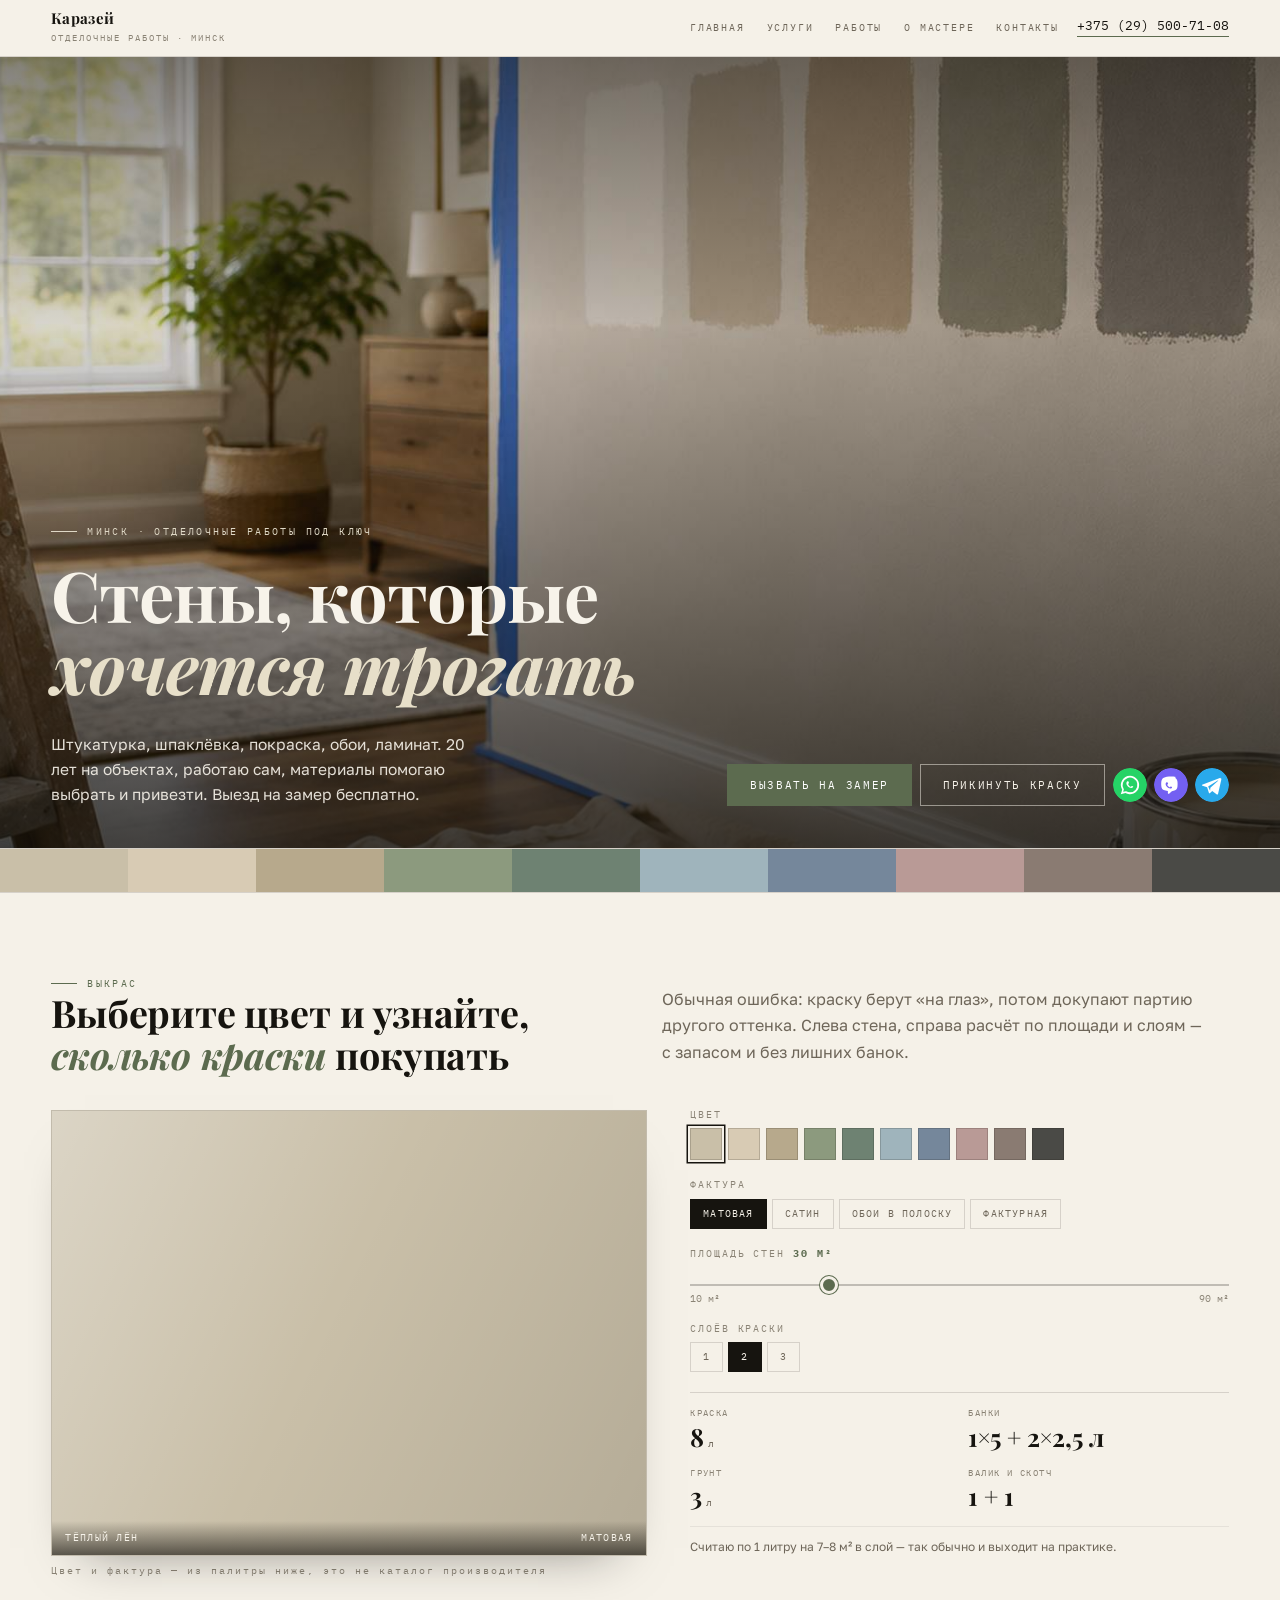
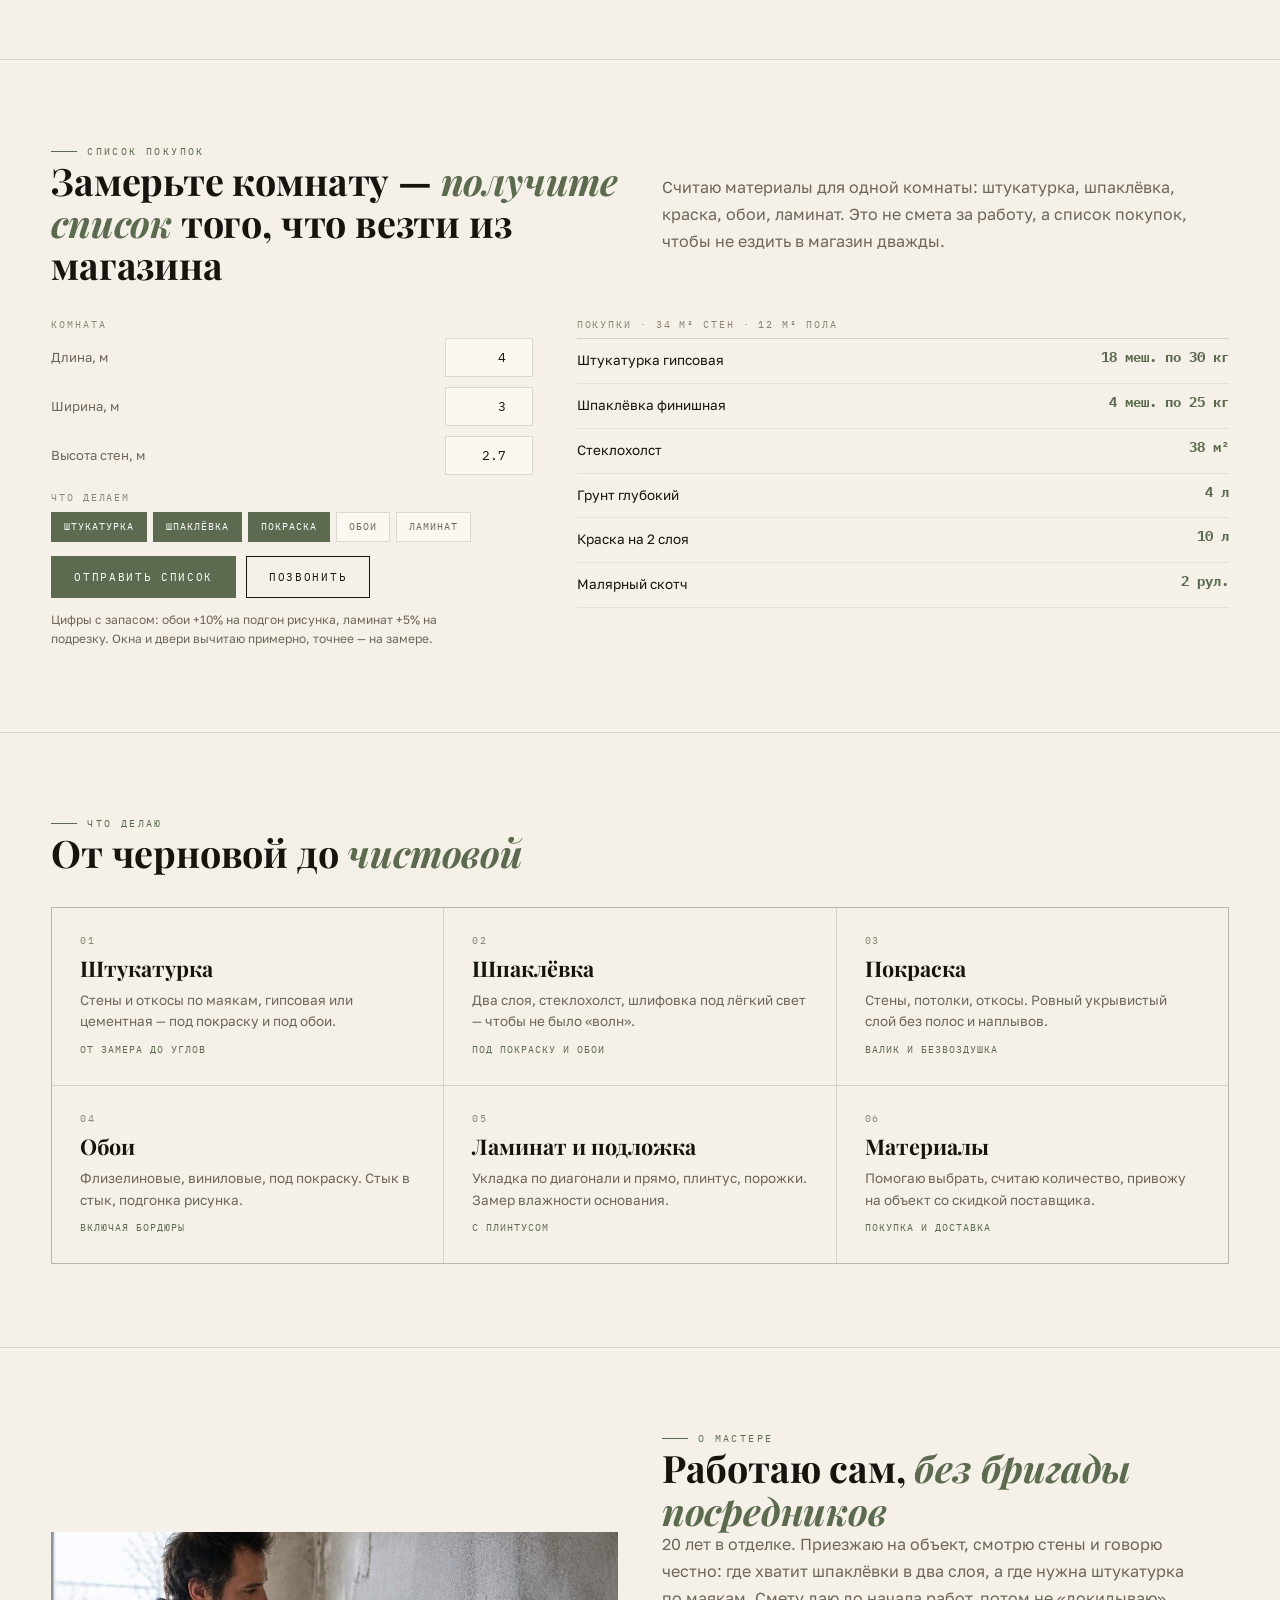
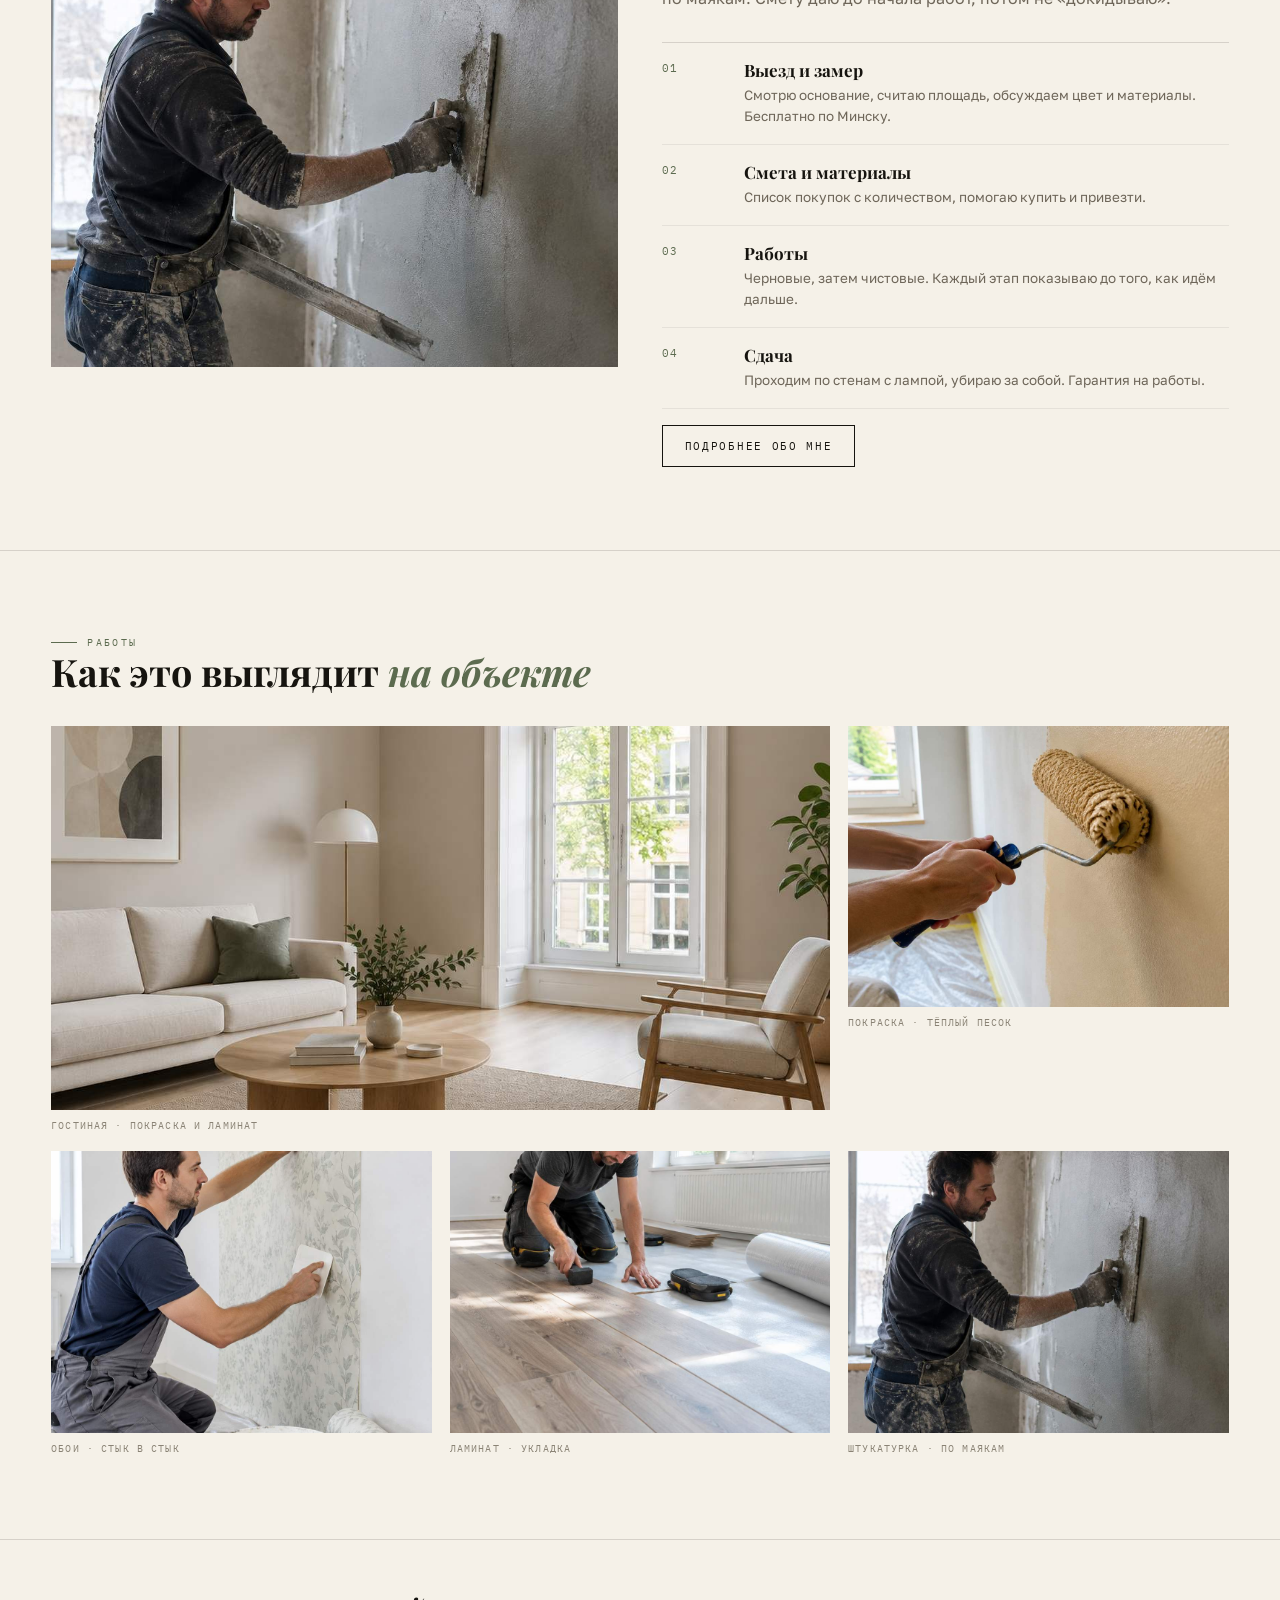
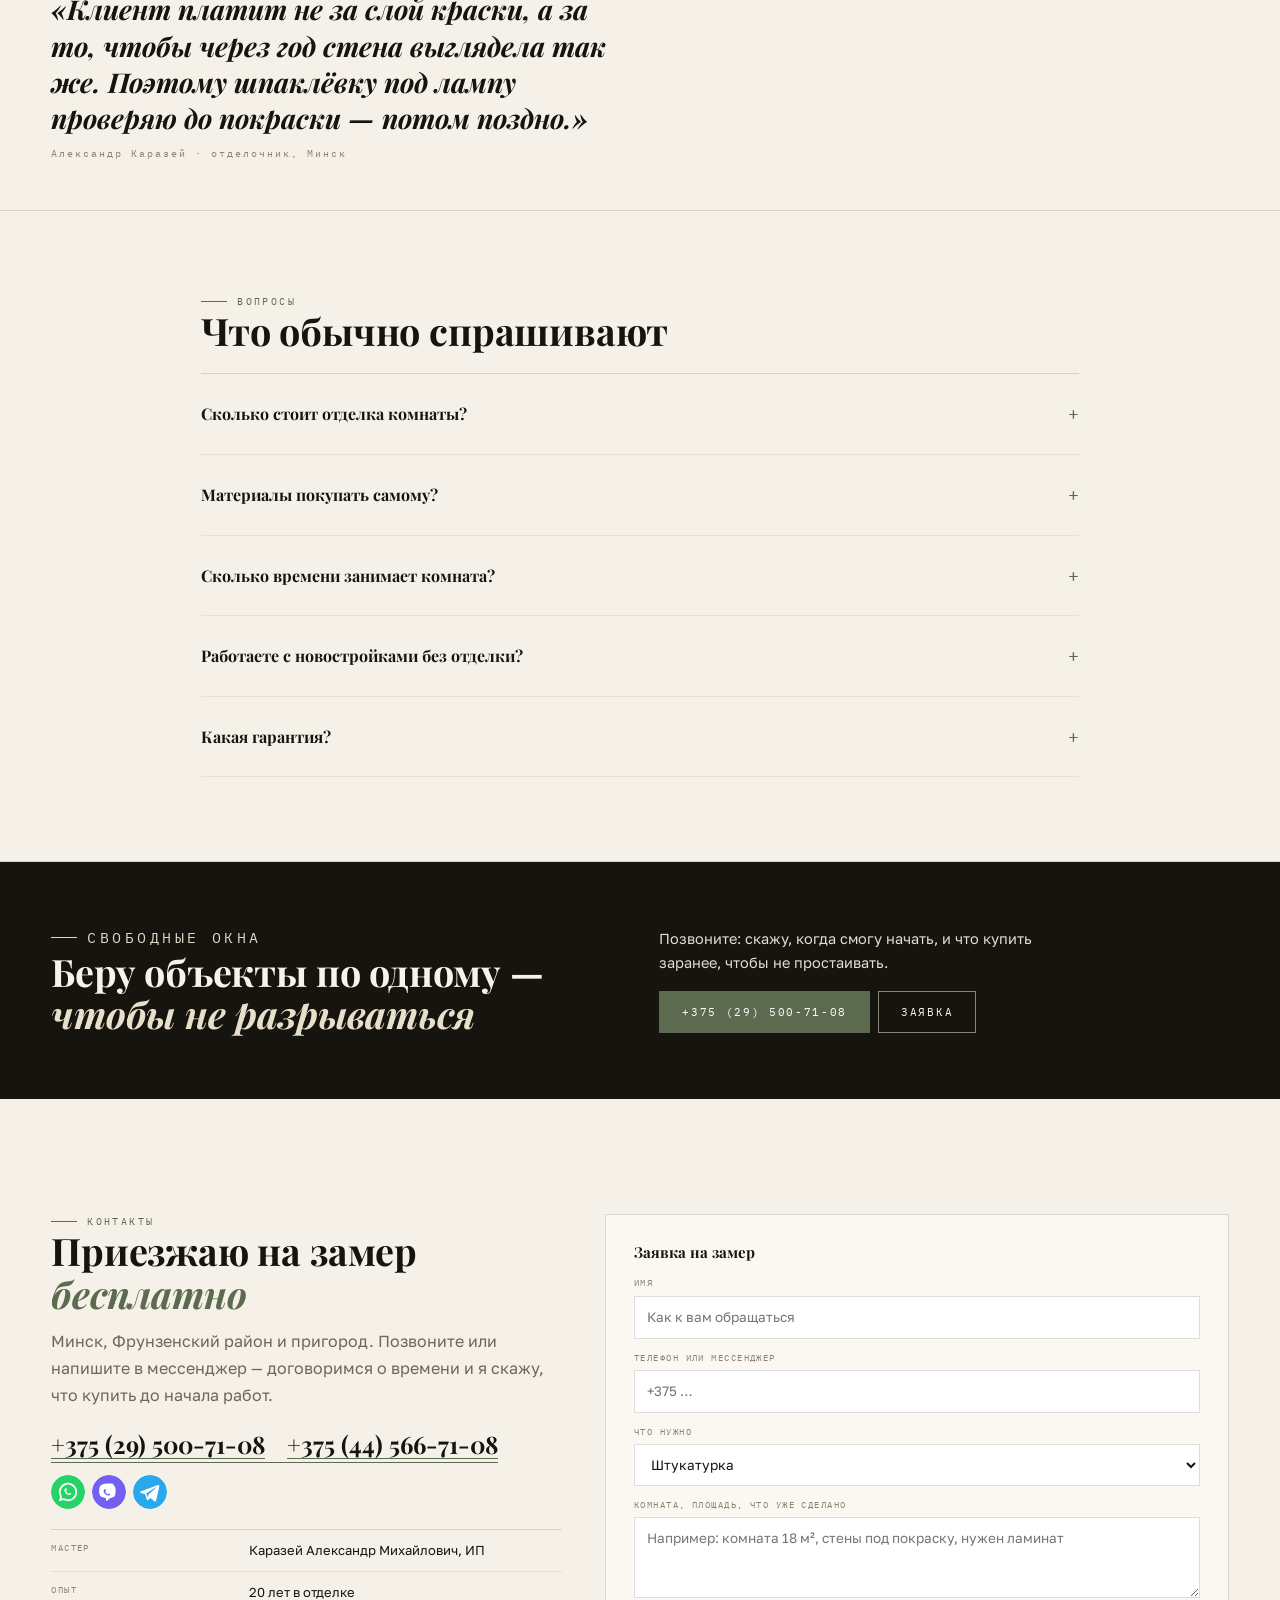
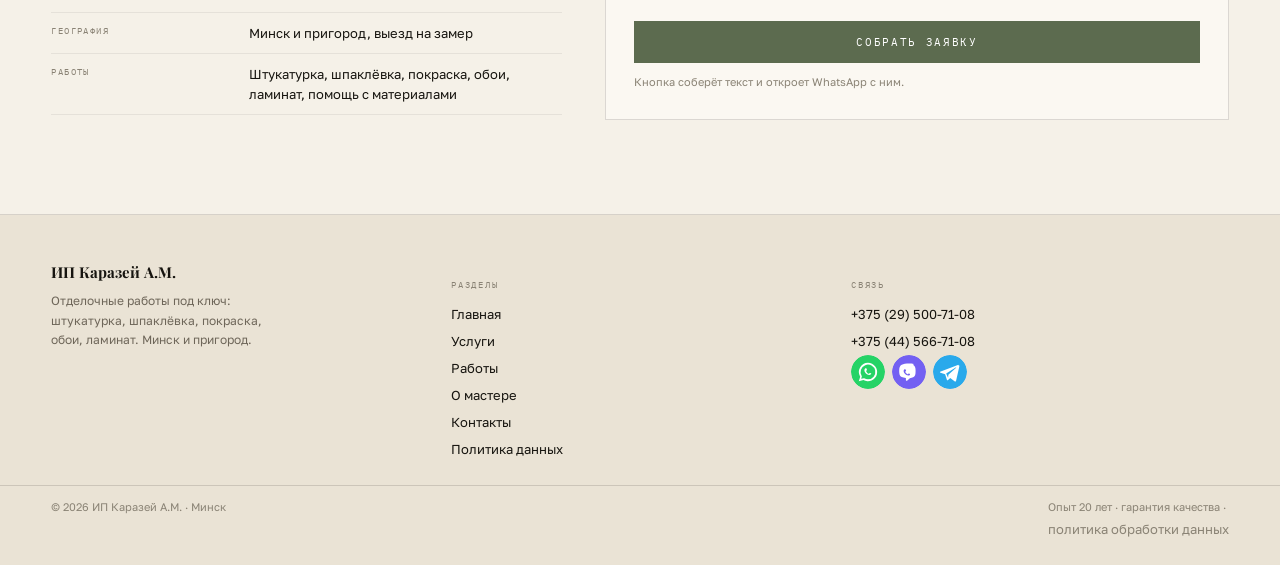
==== commit 6bfbb483: "Fix: подбор банок краски и пробел в заголовке" ====
--- a/index.html
+++ b/index.html
@@ -44,7 +44,7 @@
   <div class="hero__img"><img src="assets/img/hero.jpg" alt="Свежепокрашенная стена с выкрасами" width="1600" height="900" fetchpriority="high"></div>
   <div class="hero__in">
     <p class="kick">Минск · отделочные работы под ключ</p>
-    <h1 class="hero__h1">Стены, которые<br><em>хочется трогать</em></h1>
+    <h1 class="hero__h1">Стены, которые<br> <em>хочется трогать</em></h1>
     <div class="hero__row">
       <p class="hero__lead">Штукатурка, шпаклёвка, покраска, обои, ламинат. 20 лет на объектах, работаю сам, материалы помогаю выбрать и привезти. Выезд на замер бесплатно.</p>
       <div class="hero__cta">
@@ -276,6 +276,6 @@
 <a class="mobbar__b mobbar__b--vb" href="viber://chat?number=%2B375295007108">Viber</a>
 <a class="mobbar__b mobbar__b--tg" href="https://t.me/+375295007108" target="_blank" rel="noopener">Telegram</a>
 </nav>
-<script src="assets/js/main.v1.js"></script>
+<script src="assets/js/main.v2.js"></script>
 </body>
 </html>
